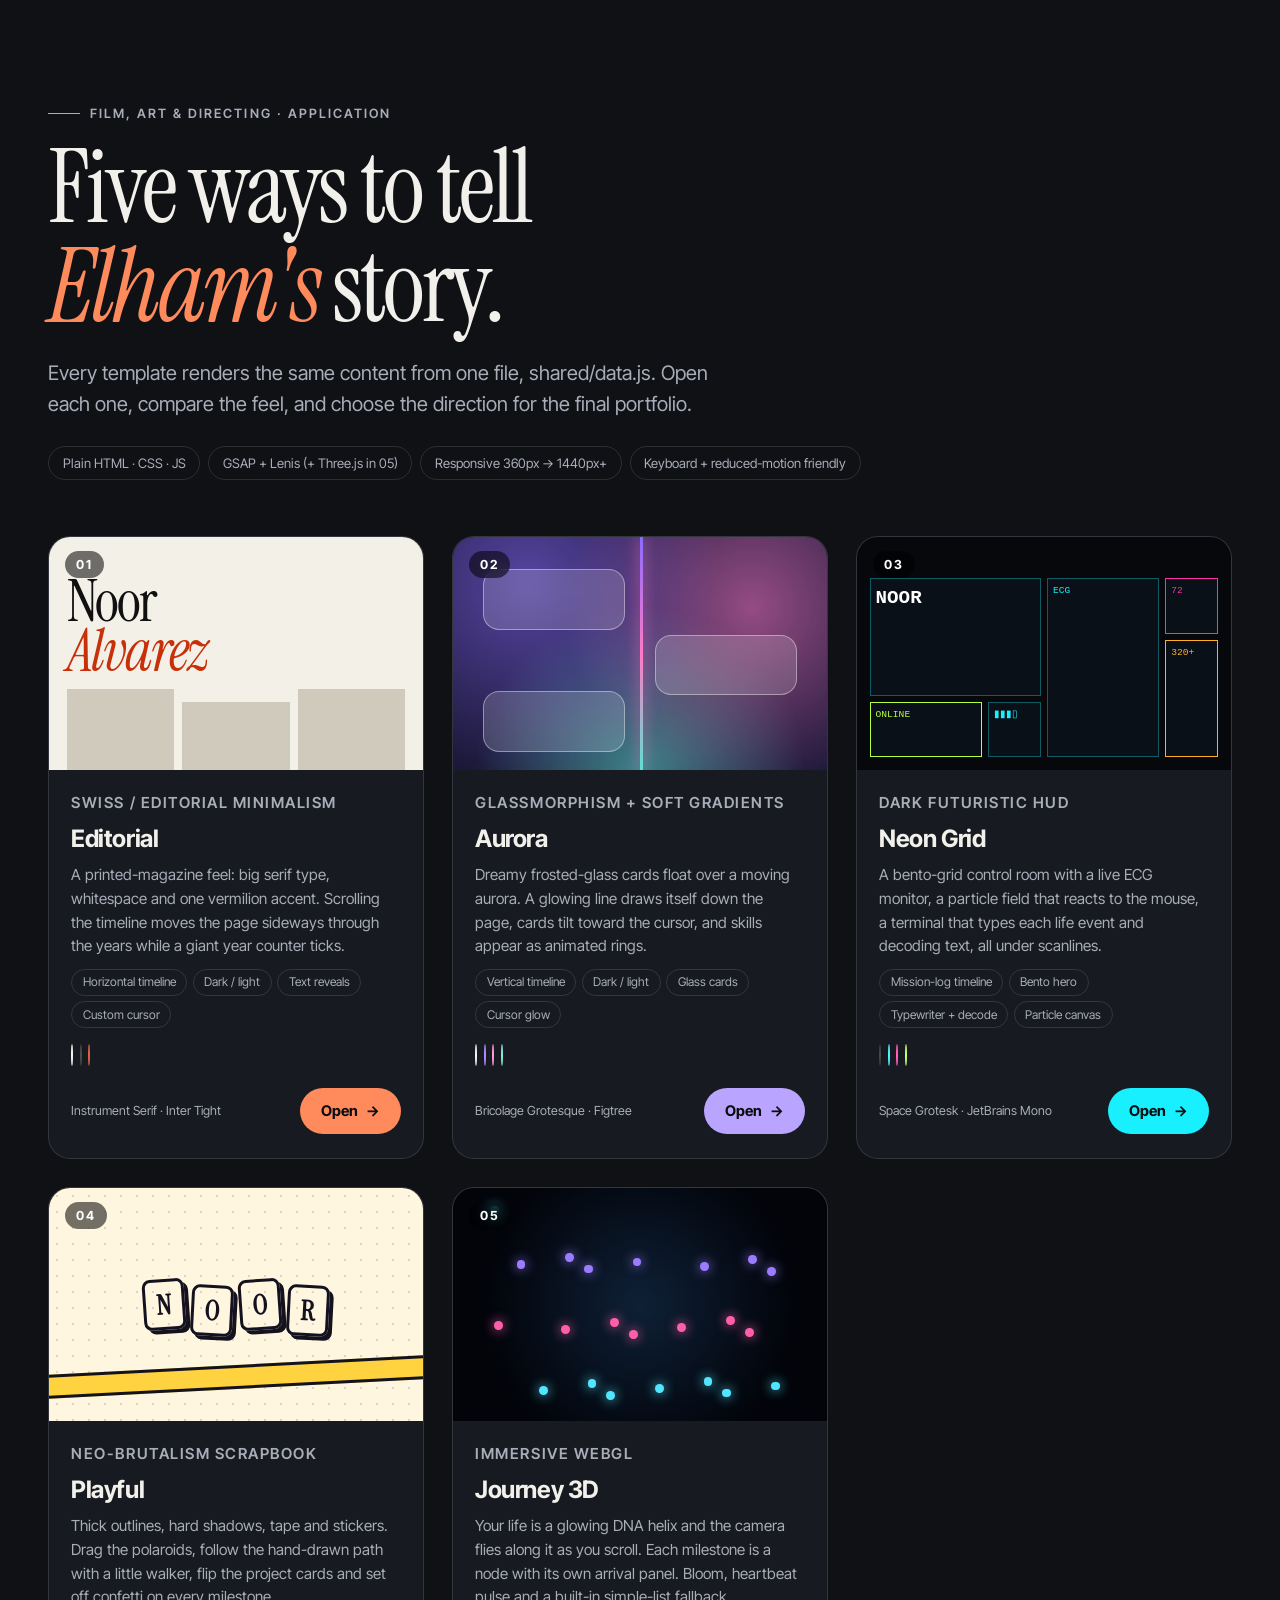
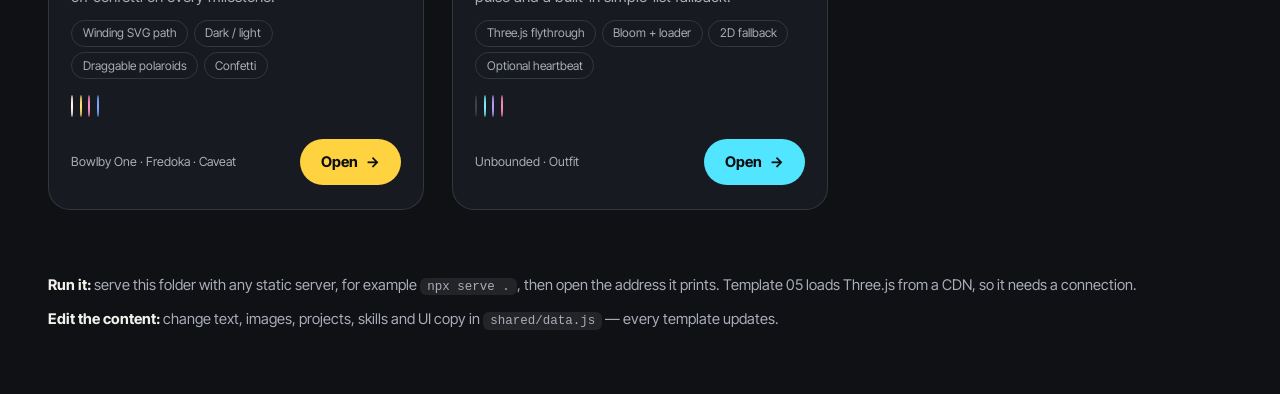
==== index.html @ a646d70c "first commit" ====
<!doctype html>
<html lang="en">
<head>
  <meta charset="utf-8">
  <meta name="viewport" content="width=device-width, initial-scale=1">
  <title>Portfolio Templates — Choose a direction</title>
  <meta name="description" content="Five university-application portfolio templates built from one shared content file.">
  <meta name="theme-color" content="#0f1115">
  <link rel="preconnect" href="https://fonts.googleapis.com">
  <link rel="preconnect" href="https://fonts.gstatic.com" crossorigin>
  <link href="https://fonts.googleapis.com/css2?family=Inter+Tight:wght@300..800&family=Instrument+Serif:ital@0;1&display=swap" rel="stylesheet">
  <style>
    :root { --bg: #0f1115; --card: #171a21; --ink: #f2f0ea; --ink-2: #a9adb8; --line: rgba(255, 255, 255, 0.12); --ease: cubic-bezier(0.16, 1, 0.3, 1); --gutter: clamp(1rem, 4vw, 3rem); }
    *, *::before, *::after { box-sizing: border-box; }
    html { background: var(--bg); color-scheme: dark; }
    body { margin: 0; color: var(--ink); font-family: "Inter Tight", system-ui, sans-serif; line-height: 1.55; -webkit-font-smoothing: antialiased; overflow-x: clip; }
    a { color: inherit; }
    ul { list-style: none; margin: 0; padding: 0; }
    h1, h2, p { margin: 0; }
    :focus-visible { outline: 3px solid #7cf; outline-offset: 3px; border-radius: 6px; }
    .sr-only { position: absolute; width: 1px; height: 1px; margin: -1px; overflow: hidden; clip: rect(0 0 0 0); white-space: nowrap; }

    .hero { padding: clamp(3rem, 8vw, 6rem) var(--gutter) clamp(2rem, 5vw, 3.5rem); max-width: 1320px; margin-inline: auto; }
    .kicker { display: inline-flex; gap: 0.6rem; align-items: center; font-size: 0.8rem; font-weight: 600; letter-spacing: 0.16em; text-transform: uppercase; color: var(--ink-2); }
    .kicker::before { content: ""; width: 2rem; height: 1px; background: currentColor; }
    h1 { font-family: "Instrument Serif", serif; font-weight: 400; font-size: clamp(2.6rem, 8vw, 6.5rem); line-height: 0.96; letter-spacing: -0.03em; margin-top: 1rem; max-width: 16ch; }
    h1 em { color: #ff8a5c; }
    .lede { margin-top: 1.4rem; max-width: 56ch; font-size: clamp(1.05rem, 1.6vw, 1.25rem); color: var(--ink-2); }
    .meta { display: flex; flex-wrap: wrap; gap: 0.5rem; margin-top: 1.6rem; }
    .meta span { padding: 0.35rem 0.85rem; border: 1px solid var(--line); border-radius: 999px; font-size: 0.82rem; color: var(--ink-2); }

    .grid { max-width: 1320px; margin: 0 auto; padding: 0 var(--gutter) 4rem; display: grid; grid-template-columns: repeat(auto-fill, minmax(min(100%, 340px), 1fr)); gap: clamp(1rem, 2.4vw, 1.75rem); }
    .card { position: relative; display: flex; flex-direction: column; background: var(--card); border: 1px solid var(--line); border-radius: 22px; overflow: hidden; transition: transform 0.7s var(--ease), border-color 0.4s, box-shadow 0.6s; }
    .card:hover { transform: translateY(-6px); border-color: var(--accent); box-shadow: 0 30px 70px -30px var(--accent); }
    .card__preview { position: relative; aspect-ratio: 16 / 10; overflow: hidden; }
    .card__num { position: absolute; top: 0.9rem; left: 1rem; z-index: 3; font-size: 0.78rem; font-weight: 700; letter-spacing: 0.14em; padding: 0.25rem 0.7rem; border-radius: 999px; background: rgba(0, 0, 0, 0.55); color: #fff; -webkit-backdrop-filter: blur(8px); backdrop-filter: blur(8px); }
    .card__body { padding: 1.3rem 1.4rem 1.5rem; display: grid; gap: 0.7rem; flex: 1; align-content: start; }
    .card h2 { font-size: 1.5rem; font-weight: 700; letter-spacing: -0.02em; line-height: 1.1; }
    .card__tag { font-size: 0.8rem; font-weight: 600; letter-spacing: 0.1em; text-transform: uppercase; color: var(--accent); }
    .card p { color: var(--ink-2); font-size: 0.95rem; }
    .chips { display: flex; flex-wrap: wrap; gap: 0.35rem; }
    .chips li { padding: 0.2rem 0.65rem; border: 1px solid var(--line); border-radius: 999px; font-size: 0.75rem; color: var(--ink-2); }
    .swatches { display: flex; gap: 0.4rem; margin-top: 0.2rem; }
    .swatches i { width: 1.6rem; height: 1.6rem; border-radius: 50%; border: 1px solid rgba(255, 255, 255, 0.25); }
    .card__foot { display: flex; align-items: center; justify-content: space-between; gap: 0.8rem; margin-top: auto; padding-top: 0.6rem; }
    .fonts { font-size: 0.78rem; color: var(--ink-2); }
    .open { display: inline-flex; align-items: center; gap: 0.5rem; padding: 0.7rem 1.3rem; border-radius: 999px; background: var(--accent); color: #0b0d11; font-weight: 700; font-size: 0.92rem; text-decoration: none; transition: transform 0.5s var(--ease), filter 0.3s; white-space: nowrap; }
    .open:hover { transform: translateX(3px); filter: brightness(1.1); }
    .card a.cover { position: absolute; inset: 0; z-index: 2; border-radius: inherit; }
    .card a.cover:focus-visible { outline-offset: -3px; }
    .open { position: relative; z-index: 3; }

    /* mini previews, each hinting at its template's layout */
    .pv { position: absolute; inset: 0; }
    .pv--1 { background: #f3f0e8; color: #101010; padding: 2.6rem 1.1rem 1.1rem; display: grid; grid-template-rows: auto 1fr auto; font-family: "Instrument Serif", serif; }
    .pv--1 .t { font-size: clamp(2.4rem, 7vw, 3.6rem); line-height: 0.85; letter-spacing: -0.03em; }
    .pv--1 .t i { color: #c8300a; }
    .pv--1 .bar { height: 3px; background: #c8300a; width: 55%; align-self: end; }
    .pv--1 .row { display: flex; gap: 0.5rem; align-self: end; margin-top: 0.8rem; }
    .pv--1 .row span { flex: 1; aspect-ratio: 3 / 4; background: #cfcabb; }
    .pv--1 .row span:nth-child(2) { margin-top: 0.8rem; aspect-ratio: 4 / 3; }
    .pv--2 { background: radial-gradient(circle at 20% 20%, #8b6bff88, transparent 55%), radial-gradient(circle at 80% 30%, #ff7ac688, transparent 55%), radial-gradient(circle at 50% 100%, #5ee0d288, transparent 55%), #1b1838; display: grid; place-items: center; }
    .pv--2 .line { position: absolute; left: 50%; top: 0; bottom: 0; width: 3px; background: linear-gradient(#8b6bff, #ff7ac6, #5ee0d2); box-shadow: 0 0 14px #ff7ac6; }
    .pv--2 .g { position: absolute; width: 38%; height: 26%; border-radius: 16px; background: rgba(255, 255, 255, 0.16); border: 1px solid rgba(255, 255, 255, 0.4); backdrop-filter: blur(8px); }
    .pv--2 .g:nth-child(2) { left: 8%; top: 14%; } .pv--2 .g:nth-child(3) { right: 8%; top: 42%; } .pv--2 .g:nth-child(4) { left: 8%; bottom: 8%; }
    .pv--3 { background: #06080c; padding: 2.6rem 0.8rem 0.8rem; display: grid; grid-template-columns: repeat(6, 1fr); grid-template-rows: repeat(3, 1fr); gap: 0.4rem; font-family: ui-monospace, Consolas, monospace; }
    .pv--3 b { border: 1px solid #19f0ff55; background: #0a1018; padding: 0.3rem; font-size: 0.6rem; color: #19f0ff; font-weight: 400; }
    .pv--3 b:nth-child(1) { grid-column: 1 / 4; grid-row: 1 / 3; color: #fff; font-size: 1.2rem; font-weight: 700; } .pv--3 b:nth-child(2) { grid-column: 4 / 6; grid-row: 1 / 4; } .pv--3 b:nth-child(3) { grid-column: 6; border-color: #ff2ea6; color: #ff2ea6; } .pv--3 b:nth-child(4) { grid-column: 1 / 3; grid-row: 3; border-color: #b6ff3c; color: #b6ff3c; } .pv--3 b:nth-child(5) { grid-column: 3 / 4; grid-row: 3; } .pv--3 b:nth-child(6) { grid-column: 6; grid-row: 2 / 4; border-color: #ffb020; color: #ffb020; }
    .pv--4 { background: #fff6e0 radial-gradient(#14121f26 1.5px, transparent 1.5px) 0 0 / 16px 16px; display: flex; align-items: center; justify-content: center; gap: 0.4rem; }
    .pv--4 i { width: 2.6rem; height: 3.2rem; border: 3px solid #14121f; border-radius: 8px; box-shadow: 4px 4px 0 #14121f; display: grid; place-items: center; font: 400 1.7rem "Instrument Serif", serif; color: #14121f; font-style: normal; font-weight: 800; }
    .pv--4 i:nth-child(odd) { rotate: -4deg; } .pv--4 i:nth-child(even) { rotate: 3deg; translate: 0 6px; }
    .pv--4 .tape { position: absolute; left: -5%; right: -5%; bottom: 14%; height: 1.5rem; background: #ffd23f; border-block: 3px solid #14121f; rotate: -3deg; }
    .pv--5 { background: radial-gradient(circle at 50% 50%, #0e2036, #02040a 70%); overflow: hidden; }
    .pv--5 i { position: absolute; width: 0.55rem; height: 0.55rem; border-radius: 50%; left: calc(var(--x) * 1%); top: calc(var(--y) * 1%); background: var(--c); box-shadow: 0 0 12px var(--c); animation: wob 3s ease-in-out infinite alternate; animation-delay: calc(var(--x) * -0.05s); }
    @keyframes wob { to { transform: translateY(14px) scale(1.3); } }

    .foot { max-width: 1320px; margin: 0 auto; padding: 0 var(--gutter) 4rem; display: grid; gap: 0.7rem; color: var(--ink-2); font-size: 0.92rem; }
    .foot b { color: var(--ink); }
    .foot code { padding: 0.1rem 0.45rem; border-radius: 6px; background: rgba(255, 255, 255, 0.08); font-size: 0.85em; }
    @media (prefers-reduced-motion: reduce) { *, *::before, *::after { animation: none !important; transition-duration: 0.001ms !important; } }
  </style>
</head>
<body>
  <header class="hero">
    <p class="kicker" id="kicker"></p>
    <h1 id="title"></h1>
    <p class="lede" id="lede"></p>
    <ul class="meta" id="meta"></ul>
  </header>

  <main>
    <h2 class="sr-only">Templates</h2>
    <ul class="grid" id="grid"></ul>
  </main>

  <footer class="foot" id="foot"></footer>

  <script src="shared/data.js"></script>
  <script>
    /* The launcher reads the applicant from shared/data.js, so it follows any edit to the content file. */
    const P = portfolio.person;
    const esc = (s) => String(s).replace(/[&<>"']/g, (c) => ({ '&': '&amp;', '<': '&lt;', '>': '&gt;', '"': '&quot;', "'": '&#39;' }[c]));

    const templates = [
      { n: '01', folder: 'ex1', name: 'Editorial', tag: 'Swiss / editorial minimalism', accent: '#ff8a5c',
        desc: 'A printed-magazine feel: big serif type, whitespace and one vermilion accent. Scrolling the timeline moves the page sideways through the years while a giant year counter ticks.',
        chips: ['Horizontal timeline', 'Dark / light', 'Text reveals', 'Custom cursor'], swatches: ['#f3f0e8', '#101010', '#c8300a'], fonts: 'Instrument Serif · Inter Tight',
        pv: '<div class="pv pv--1"><div class="t">Noor<br><i>Alvarez</i></div><div class="row"><span></span><span></span><span></span></div><div class="bar"></div></div>' },
      { n: '02', folder: 'ex2', name: 'Aurora', tag: 'Glassmorphism + soft gradients', accent: '#b9a4ff',
        desc: 'Dreamy frosted-glass cards float over a moving aurora. A glowing line draws itself down the page, cards tilt toward the cursor, and skills appear as animated rings.',
        chips: ['Vertical timeline', 'Dark / light', 'Glass cards', 'Cursor glow'], swatches: ['#f2eefc', '#8b6bff', '#ff7ac6', '#5ee0d2'], fonts: 'Bricolage Grotesque · Figtree',
        pv: '<div class="pv pv--2"><span class="line"></span><i class="g"></i><i class="g"></i><i class="g"></i></div>' },
      { n: '03', folder: 'ex3', name: 'Neon Grid', tag: 'Dark futuristic HUD', accent: '#19f0ff',
        desc: 'A bento-grid control room with a live ECG monitor, a particle field that reacts to the mouse, a terminal that types each life event and decoding text, all under scanlines.',
        chips: ['Mission-log timeline', 'Bento hero', 'Typewriter + decode', 'Particle canvas'], swatches: ['#06080c', '#19f0ff', '#ff2ea6', '#b6ff3c'], fonts: 'Space Grotesk · JetBrains Mono',
        pv: '<div class="pv pv--3"><b>NOOR</b><b>ECG</b><b>72</b><b>ONLINE</b><b>▮▮▮▯</b><b>320+</b></div>' },
      { n: '04', folder: 'ex4', name: 'Playful', tag: 'Neo-brutalism scrapbook', accent: '#ffd23f',
        desc: 'Thick outlines, hard shadows, tape and stickers. Drag the polaroids, follow the hand-drawn path with a little walker, flip the project cards and set off confetti on every milestone.',
        chips: ['Winding SVG path', 'Dark / light', 'Draggable polaroids', 'Confetti'], swatches: ['#fff6e0', '#ffd23f', '#ff6b9d', '#4d8dff'], fonts: 'Bowlby One · Fredoka · Caveat',
        pv: '<div class="pv pv--4"><i>N</i><i>O</i><i>O</i><i>R</i><span class="tape"></span></div>' },
      { n: '05', folder: 'ex5', name: 'Journey 3D', tag: 'Immersive WebGL', accent: '#52e5ff',
        desc: 'Your life is a glowing DNA helix and the camera flies along it as you scroll. Each milestone is a node with its own arrival panel. Bloom, heartbeat pulse and a built-in simple-list fallback.',
        chips: ['Three.js flythrough', 'Bloom + loader', '2D fallback', 'Optional heartbeat'], swatches: ['#02040a', '#52e5ff', '#9b7bff', '#ff5fa8'], fonts: 'Unbounded · Outfit',
        pv: '<div class="pv pv--5">' + Array.from({ length: 22 }, (_, i) => `<i style="--x:${10 + (i * 37) % 80};--y:${8 + (i * 53) % 80};--c:${['#52e5ff', '#ff5fa8', '#9b7bff'][i % 3]}"></i>`).join('') + '</div>' }
    ];

    document.title = `Portfolio templates — ${P.name}`;
    document.getElementById('kicker').textContent = `${P.degree} · application`;
    document.getElementById('title').innerHTML = `Five ways to tell <em>${esc(P.name.split(' ')[0])}'s</em> story.`;
    document.getElementById('lede').textContent = `Every template renders the same content from one file, shared/data.js. Open each one, compare the feel, and choose the direction for the final portfolio.`;
    document.getElementById('meta').innerHTML = ['Plain HTML · CSS · JS', 'GSAP + Lenis (+ Three.js in 05)', 'Responsive 360px → 1440px+', 'Keyboard + reduced-motion friendly'].map((t) => `<span>${esc(t)}</span>`).join('');

    document.getElementById('grid').innerHTML = templates.map((t) => `
      <li class="card" style="--accent:${t.accent}">
        <div class="card__preview"><span class="card__num">${t.n}</span>${t.pv}</div>
        <div class="card__body">
          <p class="card__tag">${esc(t.tag)}</p>
          <h2>${esc(t.name)}</h2>
          <p>${esc(t.desc)}</p>
          <ul class="chips">${t.chips.map((c) => `<li>${esc(c)}</li>`).join('')}</ul>
          <ul class="swatches" aria-label="Colour palette">${t.swatches.map((c) => `<li><i style="background:${c}" title="${c}"></i></li>`).join('')}</ul>
          <div class="card__foot"><span class="fonts">${esc(t.fonts)}</span><a class="open" href="${t.folder}/index.html">Open<span class="sr-only"> ${esc(t.name)}</span> →</a></div>
        </div>
        <a class="cover" href="${t.folder}/index.html" tabindex="-1" aria-hidden="true"></a>
      </li>`).join('');

    document.getElementById('foot').innerHTML = `
      <p><b>Run it:</b> serve this folder with any static server, for example <code>npx serve .</code>, then open the address it prints. Template 05 loads Three.js from a CDN, so it needs a connection.</p>
      <p><b>Edit the content:</b> change text, images, projects, skills and UI copy in <code>shared/data.js</code> — every template updates.</p>`;
  </script>
</body>
</html>
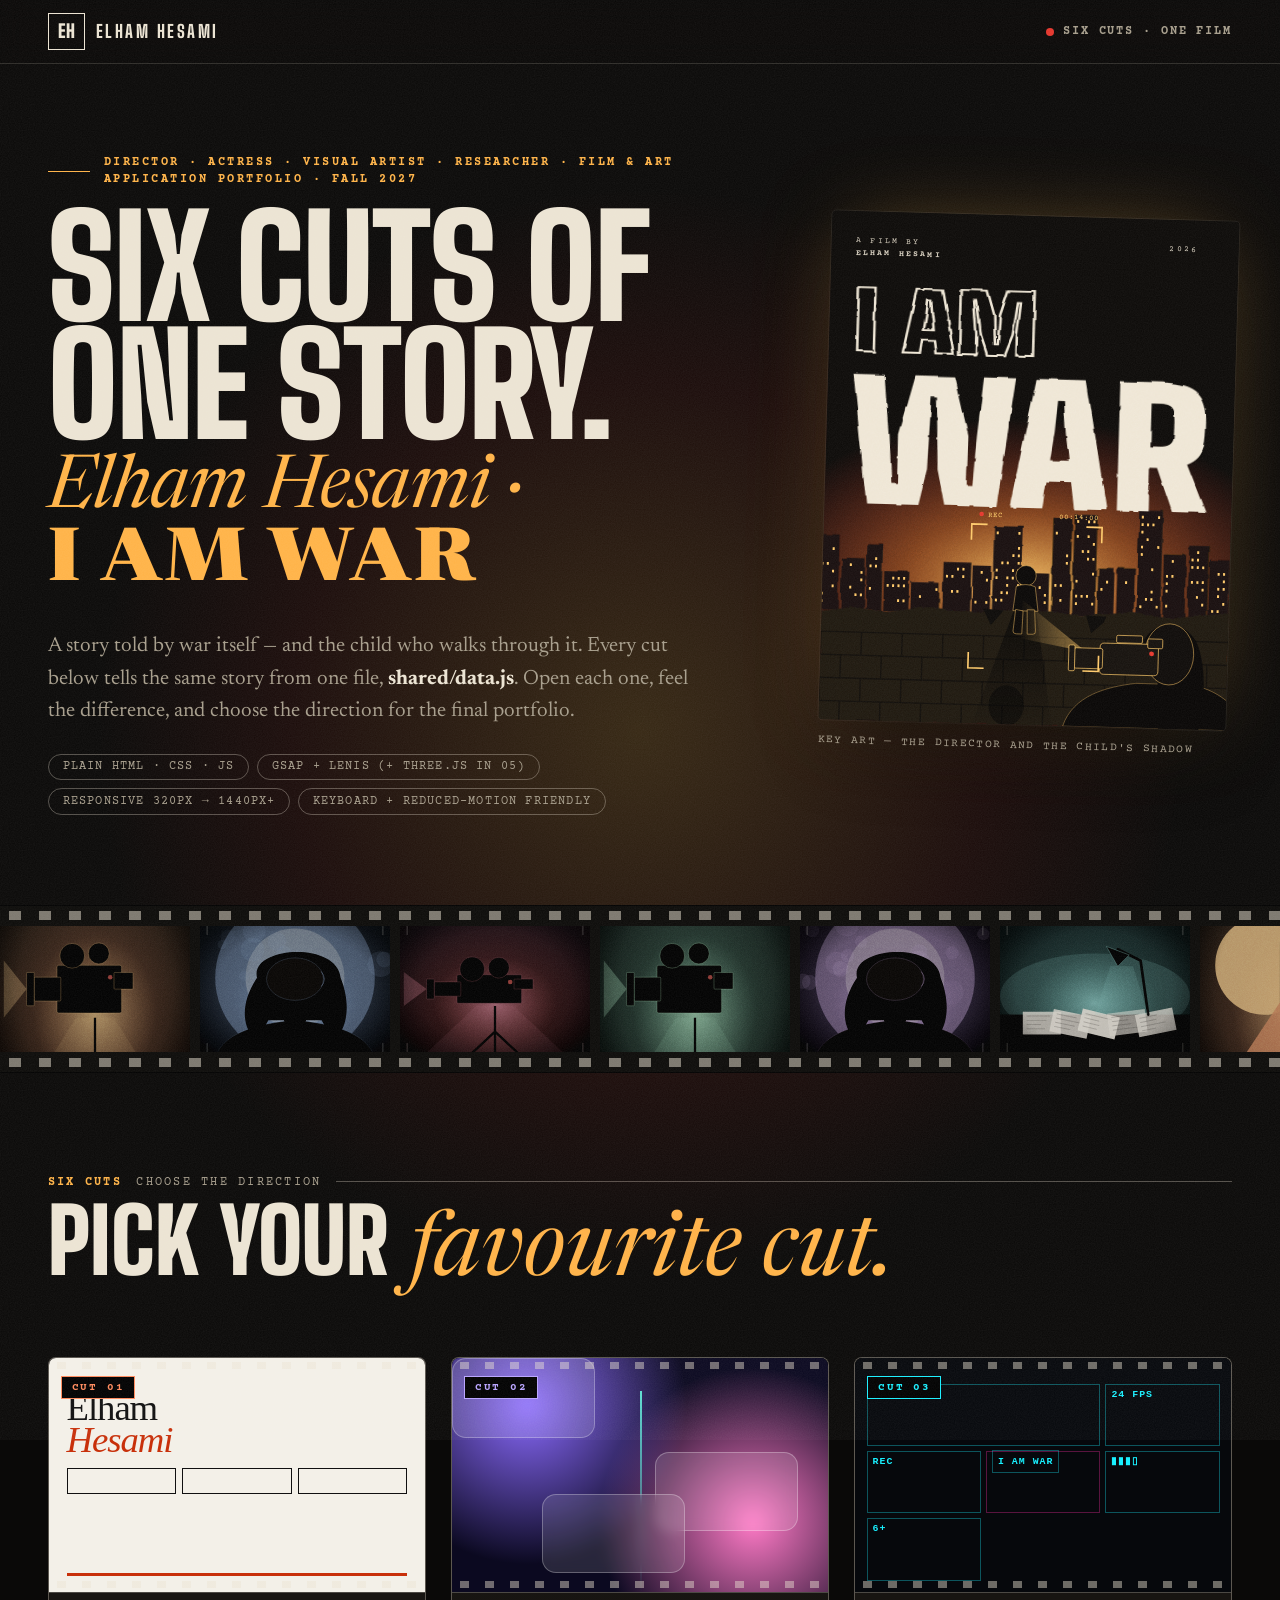
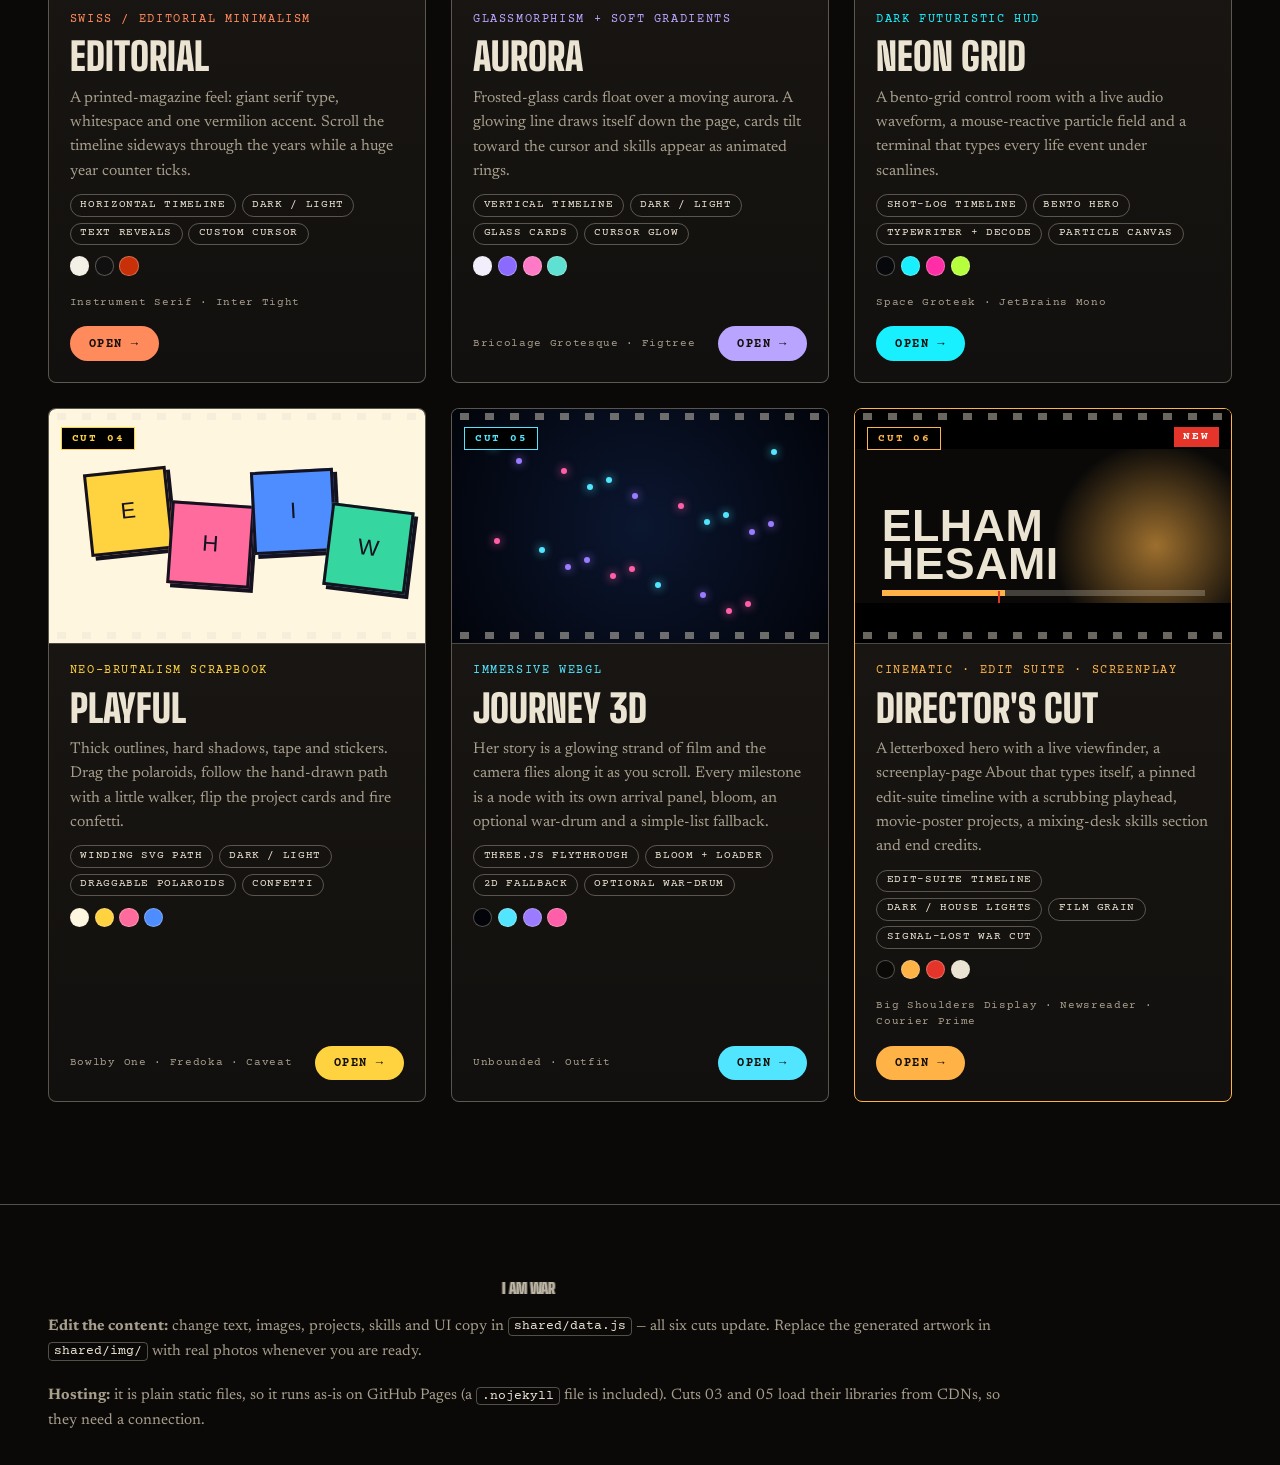
==== commit 682583ad: "second commit" ====
--- a/index.html
+++ b/index.html
@@ -3,150 +3,246 @@
 <head>
   <meta charset="utf-8">
   <meta name="viewport" content="width=device-width, initial-scale=1">
-  <title>Portfolio Templates — Choose a direction</title>
-  <meta name="description" content="Five university-application portfolio templates built from one shared content file.">
-  <meta name="theme-color" content="#0f1115">
+  <title>Portfolio cuts — Elham Hesami · I Am War</title>
+  <meta name="description" content="Six cinematic portfolio templates for Elham Hesami — director, actress, visual artist and researcher — built around the film I Am War.">
+  <meta name="theme-color" content="#0a0908">
+
   <link rel="preconnect" href="https://fonts.googleapis.com">
   <link rel="preconnect" href="https://fonts.gstatic.com" crossorigin>
-  <link href="https://fonts.googleapis.com/css2?family=Inter+Tight:wght@300..800&family=Instrument+Serif:ital@0;1&display=swap" rel="stylesheet">
+  <link href="https://fonts.googleapis.com/css2?family=Big+Shoulders+Display:wght@300..900&family=Courier+Prime:wght@400;700&family=Newsreader:ital,opsz,wght@0,6..72,300..700;1,6..72,300..700&display=swap" rel="stylesheet">
+  <link rel="stylesheet" href="shared/iamwar.css">
+
   <style>
-    :root { --bg: #0f1115; --card: #171a21; --ink: #f2f0ea; --ink-2: #a9adb8; --line: rgba(255, 255, 255, 0.12); --ease: cubic-bezier(0.16, 1, 0.3, 1); --gutter: clamp(1rem, 4vw, 3rem); }
+    :root {
+      --bg: #0a0908; --bg-2: #12100e; --bg-3: #1b1814;
+      --ink: #ece4d3; --ink-2: #a79e8c;
+      --line: rgba(236, 228, 211, 0.16); --line-2: rgba(236, 228, 211, 0.32);
+      --accent: #ffb347; --red: #e5352b;
+      --display: "Big Shoulders Display", Impact, "Arial Narrow", sans-serif;
+      --body: "Newsreader", Georgia, serif;
+      --mono: "Courier Prime", "Courier New", monospace;
+      --gutter: clamp(1rem, 4vw, 3rem);
+      --ease: cubic-bezier(0.16, 1, 0.3, 1);
+    }
     *, *::before, *::after { box-sizing: border-box; }
-    html { background: var(--bg); color-scheme: dark; }
-    body { margin: 0; color: var(--ink); font-family: "Inter Tight", system-ui, sans-serif; line-height: 1.55; -webkit-font-smoothing: antialiased; overflow-x: clip; }
-    a { color: inherit; }
-    ul { list-style: none; margin: 0; padding: 0; }
-    h1, h2, p { margin: 0; }
-    :focus-visible { outline: 3px solid #7cf; outline-offset: 3px; border-radius: 6px; }
-    .sr-only { position: absolute; width: 1px; height: 1px; margin: -1px; overflow: hidden; clip: rect(0 0 0 0); white-space: nowrap; }
-
-    .hero { padding: clamp(3rem, 8vw, 6rem) var(--gutter) clamp(2rem, 5vw, 3.5rem); max-width: 1320px; margin-inline: auto; }
-    .kicker { display: inline-flex; gap: 0.6rem; align-items: center; font-size: 0.8rem; font-weight: 600; letter-spacing: 0.16em; text-transform: uppercase; color: var(--ink-2); }
-    .kicker::before { content: ""; width: 2rem; height: 1px; background: currentColor; }
-    h1 { font-family: "Instrument Serif", serif; font-weight: 400; font-size: clamp(2.6rem, 8vw, 6.5rem); line-height: 0.96; letter-spacing: -0.03em; margin-top: 1rem; max-width: 16ch; }
-    h1 em { color: #ff8a5c; }
-    .lede { margin-top: 1.4rem; max-width: 56ch; font-size: clamp(1.05rem, 1.6vw, 1.25rem); color: var(--ink-2); }
+    html { -webkit-text-size-adjust: 100%; }
+    body { margin: 0; background: var(--bg); color: var(--ink); font: 400 clamp(1rem, 0.3vw + 0.93rem, 1.14rem) / 1.65 var(--body); overflow-x: clip; }
+    h1, h2, p, ul { margin: 0; } ul { padding: 0; list-style: none; } a { color: inherit; text-decoration: none; }
+    :focus-visible { outline: 2px solid var(--accent); outline-offset: 3px; }
+    .sr-only { position: absolute; width: 1px; height: 1px; overflow: hidden; clip: rect(0 0 0 0); white-space: nowrap; }
+    ::selection { background: var(--accent); color: #14100a; }
+
+    /* film grain + progress bar */
+    .grain { position: fixed; inset: -60%; z-index: 90; pointer-events: none; opacity: 0.07; background-image: url("data:image/svg+xml,%3Csvg xmlns='http://www.w3.org/2000/svg' width='240' height='240'%3E%3Cfilter id='n'%3E%3CfeTurbulence type='fractalNoise' baseFrequency='.85' numOctaves='2' stitchTiles='stitch'/%3E%3CfeColorMatrix values='0 0 0 0 1 0 0 0 0 1 0 0 0 0 1 0 0 0 .9 0'/%3E%3C/filter%3E%3Crect width='100%25' height='100%25' filter='url(%23n)'/%3E%3C/svg%3E"); animation: grain 0.9s steps(6) infinite; }
+    @keyframes grain { 0% { transform: translate(0, 0); } 20% { transform: translate(-6%, 4%); } 40% { transform: translate(5%, -7%); } 60% { transform: translate(-4%, -3%); } 80% { transform: translate(7%, 5%); } 100% { transform: translate(0, 0); } }
+
+    .bar { position: fixed; z-index: 80; top: 0; left: 0; right: 0; height: 64px; display: flex; align-items: center; justify-content: space-between; gap: 1rem; padding: 0 var(--gutter); background: color-mix(in srgb, var(--bg) 80%, transparent); -webkit-backdrop-filter: blur(12px); backdrop-filter: blur(12px); border-bottom: 1px solid var(--line); }
+    .brand { display: inline-flex; align-items: center; gap: 0.7rem; }
+    .brand__mark { display: grid; place-items: center; width: 2.3rem; height: 2.3rem; border: 1.5px solid currentColor; font: 900 1.15rem/1 var(--display); }
+    .brand__name { font: 800 1.1rem/1 var(--display); letter-spacing: 0.14em; text-transform: uppercase; white-space: nowrap; }
+    .bar__rec { display: inline-flex; align-items: center; gap: 0.55rem; font: 700 0.74rem/1 var(--mono); letter-spacing: 0.16em; text-transform: uppercase; color: var(--ink-2); }
+    .bar__rec i { width: 8px; height: 8px; border-radius: 50%; background: var(--red); animation: blink 1.3s steps(2, jump-none) infinite; }
+    @keyframes blink { 50% { opacity: 0.15; } }
+
+    /* hero */
+    .hero { position: relative; padding: calc(64px + clamp(2.5rem, 7vw, 6rem)) var(--gutter) clamp(3rem, 7vw, 6rem); overflow-x: clip; isolation: isolate; }
+    .hero::before { content: ""; position: absolute; z-index: -1; left: 50%; top: 20%; width: min(1100px, 130vw); aspect-ratio: 1; transform: translateX(-50%); background: radial-gradient(circle, rgba(255, 179, 71, 0.18), rgba(229, 53, 43, 0.08) 45%, transparent 70%); }
+    .hero__in { max-width: 1280px; margin-inline: auto; display: grid; grid-template-columns: minmax(0, 7fr) minmax(0, 4fr); gap: clamp(2rem, 5vw, 5rem); align-items: center; }
+    .kicker { display: flex; align-items: center; gap: 0.9rem; margin-bottom: 1.2rem; font: 700 0.78rem/1.4 var(--mono); letter-spacing: 0.2em; text-transform: uppercase; color: var(--accent); }
+    .kicker::before { content: ""; width: 2.6rem; height: 1px; background: var(--accent); flex: none; }
+    h1 { font: 900 clamp(3.4rem, 11vw, 9.6rem)/0.84 var(--display); text-transform: uppercase; letter-spacing: -0.008em; }
+    h1 em { display: block; font: 400 0.52em/1 var(--body); font-style: italic; text-transform: none; color: var(--accent); letter-spacing: -0.01em; margin-top: 0.12em; }
+    .lede { margin-top: clamp(1.2rem, 3vw, 2rem); max-width: 40rem; color: var(--ink-2); font-size: clamp(1.05rem, 1.1vw + 0.55rem, 1.3rem); line-height: 1.55; }
+    .lede b { color: var(--ink); }
     .meta { display: flex; flex-wrap: wrap; gap: 0.5rem; margin-top: 1.6rem; }
-    .meta span { padding: 0.35rem 0.85rem; border: 1px solid var(--line); border-radius: 999px; font-size: 0.82rem; color: var(--ink-2); }
-
-    .grid { max-width: 1320px; margin: 0 auto; padding: 0 var(--gutter) 4rem; display: grid; grid-template-columns: repeat(auto-fill, minmax(min(100%, 340px), 1fr)); gap: clamp(1rem, 2.4vw, 1.75rem); }
-    .card { position: relative; display: flex; flex-direction: column; background: var(--card); border: 1px solid var(--line); border-radius: 22px; overflow: hidden; transition: transform 0.7s var(--ease), border-color 0.4s, box-shadow 0.6s; }
-    .card:hover { transform: translateY(-6px); border-color: var(--accent); box-shadow: 0 30px 70px -30px var(--accent); }
-    .card__preview { position: relative; aspect-ratio: 16 / 10; overflow: hidden; }
-    .card__num { position: absolute; top: 0.9rem; left: 1rem; z-index: 3; font-size: 0.78rem; font-weight: 700; letter-spacing: 0.14em; padding: 0.25rem 0.7rem; border-radius: 999px; background: rgba(0, 0, 0, 0.55); color: #fff; -webkit-backdrop-filter: blur(8px); backdrop-filter: blur(8px); }
-    .card__body { padding: 1.3rem 1.4rem 1.5rem; display: grid; gap: 0.7rem; flex: 1; align-content: start; }
-    .card h2 { font-size: 1.5rem; font-weight: 700; letter-spacing: -0.02em; line-height: 1.1; }
-    .card__tag { font-size: 0.8rem; font-weight: 600; letter-spacing: 0.1em; text-transform: uppercase; color: var(--accent); }
-    .card p { color: var(--ink-2); font-size: 0.95rem; }
+    .meta span { padding: 0.4rem 0.85rem; border: 1px solid var(--line-2); border-radius: 999px; font: 400 0.74rem/1 var(--mono); letter-spacing: 0.1em; text-transform: uppercase; color: var(--ink-2); }
+    .poster { --px: 0; --py: 0; margin: 0; max-width: 460px; justify-self: center; width: 100%; min-width: 0; transform: rotate(1.6deg); transition: transform 0.6s var(--ease); }
+    .poster:hover { transform: rotate(0deg) scale(1.02); }
+    .poster .iaw-art { box-shadow: 0 40px 80px -30px rgba(0, 0, 0, 0.9), 0 0 0 1px rgba(255, 255, 255, 0.07), 0 0 90px -30px rgba(255, 179, 71, 0.5); border-radius: 4px; }
+    .poster figcaption { margin-top: 0.8rem; font: 400 0.7rem/1.4 var(--mono); letter-spacing: 0.12em; text-transform: uppercase; color: var(--ink-2); }
+
+    /* film strip divider */
+    .strip { position: relative; overflow: hidden; background: #0c0b09; border-block: 1px solid #000; padding: 20px 0; }
+    .strip::before, .strip::after { content: ""; position: absolute; left: 0; right: 0; height: 9px; background: repeating-linear-gradient(90deg, transparent 0 9px, rgba(236, 228, 211, 0.5) 9px 21px, transparent 21px 30px); }
+    .strip::before { top: 5px; } .strip::after { bottom: 5px; }
+    .strip__track { display: flex; width: max-content; gap: 10px; animation: reel 60s linear infinite; }
+    .strip__f { flex: none; width: clamp(120px, 15vw, 190px); aspect-ratio: 3 / 2; overflow: hidden; background: #1a1713; }
+    .strip__f img { width: 100%; height: 100%; object-fit: cover; filter: grayscale(0.5) contrast(1.1) brightness(0.85); }
+    @keyframes reel { to { transform: translateX(-50%); } }
+
+    /* cuts */
+    .cuts { padding: clamp(4rem, 8vw, 7rem) var(--gutter); }
+    .cuts__in { max-width: 1280px; margin-inline: auto; }
+    .sh { display: grid; gap: 0.8rem; margin-bottom: clamp(2rem, 5vw, 3.6rem); }
+    .sh__label { display: flex; align-items: center; gap: 0.9rem; font: 400 0.78rem/1 var(--mono); letter-spacing: 0.18em; text-transform: uppercase; color: var(--ink-2); }
+    .sh__label b { color: var(--accent); } .sh__label::after { content: ""; flex: 1; height: 1px; background: var(--line-2); }
+    h2 { font: 900 clamp(2.6rem, 7vw, 6rem)/0.9 var(--display); text-transform: uppercase; }
+    h2 em { font: 400 1em/1 var(--body); font-style: italic; text-transform: none; color: var(--accent); }
+    .grid { display: grid; grid-template-columns: repeat(3, minmax(0, 1fr)); gap: clamp(1rem, 2vw, 1.6rem); }
+    .card { position: relative; display: flex; flex-direction: column; background: linear-gradient(180deg, var(--bg-3), var(--bg-2)); border: 1px solid var(--line-2); border-radius: 8px; overflow: hidden; min-width: 0; transition: transform 0.5s var(--ease), border-color 0.3s, box-shadow 0.5s; }
+    .card:hover, .card:focus-within { transform: translateY(-6px); border-color: var(--c); box-shadow: 0 30px 60px -30px var(--c); }
+    .card--new { border-color: var(--accent); }
+    .card__pv { position: relative; aspect-ratio: 16 / 10; overflow: hidden; border-bottom: 1px solid var(--line-2); background: #000; }
+    .card__pv::before, .card__pv::after { content: ""; position: absolute; left: 0; right: 0; height: 7px; z-index: 3; background: repeating-linear-gradient(90deg, transparent 0 8px, rgba(236, 228, 211, 0.45) 8px 17px, transparent 17px 25px); }
+    .card__pv::before { top: 4px; } .card__pv::after { bottom: 4px; }
+    .card__num { position: absolute; z-index: 4; left: 12px; top: 18px; padding: 0.15rem 0.6rem; background: #000; color: var(--c); border: 1px solid var(--c); font: 700 0.7rem/1.4 var(--mono); letter-spacing: 0.16em; text-transform: uppercase; }
+    .card__new { position: absolute; z-index: 4; right: 12px; top: 18px; padding: 0.15rem 0.6rem; background: var(--red); color: #fff; font: 700 0.66rem/1.4 var(--mono); letter-spacing: 0.16em; text-transform: uppercase; }
+    .card__body { padding: 1.2rem 1.3rem 1.3rem; display: flex; flex-direction: column; gap: 0.7rem; flex: 1; }
+    .card__tag { font: 400 0.72rem/1.4 var(--mono); letter-spacing: 0.14em; text-transform: uppercase; color: var(--c); }
+    .card h3 { margin: 0; font: 900 clamp(2rem, 3vw, 2.7rem)/0.92 var(--display); text-transform: uppercase; }
+    .card__desc { color: var(--ink-2); font-size: 0.98rem; line-height: 1.55; }
     .chips { display: flex; flex-wrap: wrap; gap: 0.35rem; }
-    .chips li { padding: 0.2rem 0.65rem; border: 1px solid var(--line); border-radius: 999px; font-size: 0.75rem; color: var(--ink-2); }
-    .swatches { display: flex; gap: 0.4rem; margin-top: 0.2rem; }
-    .swatches i { width: 1.6rem; height: 1.6rem; border-radius: 50%; border: 1px solid rgba(255, 255, 255, 0.25); }
-    .card__foot { display: flex; align-items: center; justify-content: space-between; gap: 0.8rem; margin-top: auto; padding-top: 0.6rem; }
-    .fonts { font-size: 0.78rem; color: var(--ink-2); }
-    .open { display: inline-flex; align-items: center; gap: 0.5rem; padding: 0.7rem 1.3rem; border-radius: 999px; background: var(--accent); color: #0b0d11; font-weight: 700; font-size: 0.92rem; text-decoration: none; transition: transform 0.5s var(--ease), filter 0.3s; white-space: nowrap; }
-    .open:hover { transform: translateX(3px); filter: brightness(1.1); }
-    .card a.cover { position: absolute; inset: 0; z-index: 2; border-radius: inherit; }
-    .card a.cover:focus-visible { outline-offset: -3px; }
-    .open { position: relative; z-index: 3; }
-
-    /* mini previews, each hinting at its template's layout */
-    .pv { position: absolute; inset: 0; }
-    .pv--1 { background: #f3f0e8; color: #101010; padding: 2.6rem 1.1rem 1.1rem; display: grid; grid-template-rows: auto 1fr auto; font-family: "Instrument Serif", serif; }
-    .pv--1 .t { font-size: clamp(2.4rem, 7vw, 3.6rem); line-height: 0.85; letter-spacing: -0.03em; }
-    .pv--1 .t i { color: #c8300a; }
-    .pv--1 .bar { height: 3px; background: #c8300a; width: 55%; align-self: end; }
-    .pv--1 .row { display: flex; gap: 0.5rem; align-self: end; margin-top: 0.8rem; }
-    .pv--1 .row span { flex: 1; aspect-ratio: 3 / 4; background: #cfcabb; }
-    .pv--1 .row span:nth-child(2) { margin-top: 0.8rem; aspect-ratio: 4 / 3; }
-    .pv--2 { background: radial-gradient(circle at 20% 20%, #8b6bff88, transparent 55%), radial-gradient(circle at 80% 30%, #ff7ac688, transparent 55%), radial-gradient(circle at 50% 100%, #5ee0d288, transparent 55%), #1b1838; display: grid; place-items: center; }
-    .pv--2 .line { position: absolute; left: 50%; top: 0; bottom: 0; width: 3px; background: linear-gradient(#8b6bff, #ff7ac6, #5ee0d2); box-shadow: 0 0 14px #ff7ac6; }
-    .pv--2 .g { position: absolute; width: 38%; height: 26%; border-radius: 16px; background: rgba(255, 255, 255, 0.16); border: 1px solid rgba(255, 255, 255, 0.4); backdrop-filter: blur(8px); }
-    .pv--2 .g:nth-child(2) { left: 8%; top: 14%; } .pv--2 .g:nth-child(3) { right: 8%; top: 42%; } .pv--2 .g:nth-child(4) { left: 8%; bottom: 8%; }
-    .pv--3 { background: #06080c; padding: 2.6rem 0.8rem 0.8rem; display: grid; grid-template-columns: repeat(6, 1fr); grid-template-rows: repeat(3, 1fr); gap: 0.4rem; font-family: ui-monospace, Consolas, monospace; }
-    .pv--3 b { border: 1px solid #19f0ff55; background: #0a1018; padding: 0.3rem; font-size: 0.6rem; color: #19f0ff; font-weight: 400; }
-    .pv--3 b:nth-child(1) { grid-column: 1 / 4; grid-row: 1 / 3; color: #fff; font-size: 1.2rem; font-weight: 700; } .pv--3 b:nth-child(2) { grid-column: 4 / 6; grid-row: 1 / 4; } .pv--3 b:nth-child(3) { grid-column: 6; border-color: #ff2ea6; color: #ff2ea6; } .pv--3 b:nth-child(4) { grid-column: 1 / 3; grid-row: 3; border-color: #b6ff3c; color: #b6ff3c; } .pv--3 b:nth-child(5) { grid-column: 3 / 4; grid-row: 3; } .pv--3 b:nth-child(6) { grid-column: 6; grid-row: 2 / 4; border-color: #ffb020; color: #ffb020; }
-    .pv--4 { background: #fff6e0 radial-gradient(#14121f26 1.5px, transparent 1.5px) 0 0 / 16px 16px; display: flex; align-items: center; justify-content: center; gap: 0.4rem; }
-    .pv--4 i { width: 2.6rem; height: 3.2rem; border: 3px solid #14121f; border-radius: 8px; box-shadow: 4px 4px 0 #14121f; display: grid; place-items: center; font: 400 1.7rem "Instrument Serif", serif; color: #14121f; font-style: normal; font-weight: 800; }
-    .pv--4 i:nth-child(odd) { rotate: -4deg; } .pv--4 i:nth-child(even) { rotate: 3deg; translate: 0 6px; }
-    .pv--4 .tape { position: absolute; left: -5%; right: -5%; bottom: 14%; height: 1.5rem; background: #ffd23f; border-block: 3px solid #14121f; rotate: -3deg; }
-    .pv--5 { background: radial-gradient(circle at 50% 50%, #0e2036, #02040a 70%); overflow: hidden; }
-    .pv--5 i { position: absolute; width: 0.55rem; height: 0.55rem; border-radius: 50%; left: calc(var(--x) * 1%); top: calc(var(--y) * 1%); background: var(--c); box-shadow: 0 0 12px var(--c); animation: wob 3s ease-in-out infinite alternate; animation-delay: calc(var(--x) * -0.05s); }
-    @keyframes wob { to { transform: translateY(14px) scale(1.3); } }
-
-    .foot { max-width: 1320px; margin: 0 auto; padding: 0 var(--gutter) 4rem; display: grid; gap: 0.7rem; color: var(--ink-2); font-size: 0.92rem; }
-    .foot b { color: var(--ink); }
-    .foot code { padding: 0.1rem 0.45rem; border-radius: 6px; background: rgba(255, 255, 255, 0.08); font-size: 0.85em; }
-    @media (prefers-reduced-motion: reduce) { *, *::before, *::after { animation: none !important; transition-duration: 0.001ms !important; } }
+    .chips li { padding: 0.15rem 0.6rem; border: 1px solid var(--line-2); border-radius: 999px; font: 400 0.66rem/1.5 var(--mono); letter-spacing: 0.06em; text-transform: uppercase; }
+    .sw { display: flex; gap: 0.35rem; }
+    .sw i { display: block; width: 1.2rem; height: 1.2rem; border-radius: 50%; border: 1px solid var(--line-2); }
+    .card__foot { margin-top: auto; padding-top: 0.5rem; display: flex; align-items: center; justify-content: space-between; gap: 1rem; flex-wrap: wrap; }
+    .fonts { font: 400 0.7rem/1.4 var(--mono); letter-spacing: 0.06em; color: var(--ink-2); }
+    .open { position: relative; z-index: 2; display: inline-flex; align-items: center; gap: 0.5rem; padding: 0.7rem 1.2rem; border-radius: 999px; background: var(--c); color: #14100a; font: 700 0.76rem/1 var(--mono); letter-spacing: 0.12em; text-transform: uppercase; transition: transform 0.3s var(--ease); }
+    .open:hover { transform: translateX(3px); }
+    .cover { position: absolute; inset: 0; z-index: 1; }
+
+    /* mini previews */
+    .pv { position: absolute; inset: 0; overflow: hidden; }
+    .pv--1 { background: #f3f0e8; color: #101010; padding: 2.1rem 1.1rem 1rem; }
+    .pv--1 .t { font: 400 clamp(1.5rem, 3.4vw, 2.3rem)/0.88 "Times New Roman", serif; letter-spacing: -0.03em; } .pv--1 .t i { color: #c8300a; }
+    .pv--1 .row { display: flex; gap: 6px; margin-top: 0.7rem; } .pv--1 .row span { flex: 1; height: 26px; border: 1px solid #101010; } .pv--1 .bar2 { position: absolute; left: 1.1rem; right: 1.1rem; bottom: 1rem; height: 3px; background: #c8300a; }
+    .pv--2 { background: radial-gradient(circle at 20% 20%, #8b6bff, transparent 45%), radial-gradient(circle at 80% 70%, #ff7ac6, transparent 45%), #0b0920; }
+    .pv--2 .g { position: absolute; width: 38%; height: 34%; border-radius: 14px; background: rgba(255, 255, 255, 0.12); border: 1px solid rgba(255, 255, 255, 0.28); -webkit-backdrop-filter: blur(6px); backdrop-filter: blur(6px); }
+    .pv--2 .g:nth-child(1) { left: 8%; top: 22%; } .pv--2 .g:nth-child(2) { right: 8%; top: 40%; } .pv--2 .g:nth-child(3) { left: 24%; bottom: 8%; }
+    .pv--2 .line { position: absolute; left: 50%; top: 14%; bottom: 0; width: 2px; background: linear-gradient(#5ee0d2, transparent); }
+    .pv--3 { background: #06080c; display: grid; grid-template-columns: repeat(3, 1fr); grid-auto-rows: 1fr; gap: 5px; padding: 1.6rem 0.7rem 0.7rem; }
+    .pv--3 b { border: 1px solid #19f0ff55; color: #19f0ff; font: 700 0.62rem/1 "Courier New", monospace; padding: 5px; letter-spacing: 0.1em; } .pv--3 b:nth-child(1) { grid-column: span 2; } .pv--3 b:nth-child(4) { color: #ff2ea6; border-color: #ff2ea655; }
+    .pv--4 { background: #fff6e0; } .pv--4 i { position: absolute; width: 22%; aspect-ratio: 1; border: 3px solid #14121f; box-shadow: 4px 4px 0 #14121f; font: 400 1.4rem/1 "Arial Black", sans-serif; display: grid; place-items: center; font-style: normal; color: #14121f; }
+    .pv--4 i:nth-child(1) { left: 10%; top: 26%; background: #ffd23f; transform: rotate(-6deg); } .pv--4 i:nth-child(2) { left: 32%; top: 40%; background: #ff6b9d; transform: rotate(4deg); } .pv--4 i:nth-child(3) { left: 54%; top: 26%; background: #4d8dff; transform: rotate(-3deg); } .pv--4 i:nth-child(4) { left: 74%; top: 42%; background: #35d6a0; transform: rotate(7deg); }
+    .pv--5 { background: radial-gradient(circle at 50% 50%, #0b1630, #02040a); } .pv--5 i { position: absolute; left: calc(var(--x) * 1%); top: calc(var(--y) * 1%); width: 6px; height: 6px; border-radius: 50%; background: var(--c); box-shadow: 0 0 10px var(--c); }
+    .pv--6 { background: #0a0908; color: #ece4d3; } .pv--6::before, .pv--6::after { content: ""; position: absolute; left: 0; right: 0; height: 17%; background: #000; z-index: 2; } .pv--6::before { top: 0; } .pv--6::after { bottom: 0; }
+    .pv--6 .n { position: absolute; left: 7%; bottom: 26%; font: 900 clamp(1.6rem, 4.4vw, 2.8rem)/0.85 "Impact", "Arial Narrow", sans-serif; text-transform: uppercase; letter-spacing: 0.01em; }
+    .pv--6 .glow { position: absolute; right: -10%; top: 10%; width: 60%; aspect-ratio: 1; border-radius: 50%; background: radial-gradient(circle, rgba(255, 179, 71, 0.6), transparent 65%); }
+    .pv--6 .tr { position: absolute; left: 7%; right: 7%; bottom: 20%; height: 6px; background: linear-gradient(90deg, #ffb347 38%, rgba(236, 228, 211, 0.25) 38%); z-index: 3; } .pv--6 .ph { position: absolute; left: 38%; bottom: 17%; width: 2px; height: 12px; background: #e5352b; z-index: 3; }
+
+    .foot { padding: clamp(3rem, 6vw, 5rem) var(--gutter) 2rem; border-top: 1px solid var(--line-2); text-align: left; }
+    .foot__in { max-width: 1280px; margin-inline: auto; display: grid; gap: 1.2rem; }
+    .foot__word { font: 900 clamp(4rem, 22vw, 20rem)/0.8 var(--display); text-transform: uppercase; color: transparent; -webkit-text-stroke: 2px var(--line-2); text-align: center; white-space: nowrap; overflow: hidden; user-select: none; }
+    .foot p { color: var(--ink-2); font-size: 0.95rem; max-width: 60rem; } .foot code { font: 400 0.85em var(--mono); padding: 0.1em 0.4em; border: 1px solid var(--line-2); border-radius: 4px; color: var(--ink); }
+
+    @media (max-width: 1100px) { .grid { grid-template-columns: repeat(2, minmax(0, 1fr)); } }
+    @media (max-width: 860px) { .hero__in { grid-template-columns: minmax(0, 1fr); } .poster { max-width: 400px; transform: none; } }
+    @media (max-width: 680px) { .grid { grid-template-columns: minmax(0, 1fr); } .bar__rec { display: none; } }
+    @media (max-width: 380px) { .brand__name { display: none; } }
+    @media (prefers-reduced-motion: reduce) { .grain { display: none; } .strip__track, .bar__rec i, .iaw-win, .iaw-rec, .iaw-ray { animation: none; } .poster, .card { transition: none; } }
   </style>
 </head>
 <body>
-  <header class="hero">
-    <p class="kicker" id="kicker"></p>
-    <h1 id="title"></h1>
-    <p class="lede" id="lede"></p>
-    <ul class="meta" id="meta"></ul>
+  <div class="grain" aria-hidden="true"></div>
+
+  <header class="bar">
+    <a class="brand" href="#top" aria-label="Elham Hesami — portfolio cuts"><span class="brand__mark" aria-hidden="true">EH</span><span class="brand__name" id="brandName"></span></a>
+    <span class="bar__rec"><i aria-hidden="true"></i><span id="barText"></span></span>
   </header>
 
-  <main>
-    <h2 class="sr-only">Templates</h2>
-    <ul class="grid" id="grid"></ul>
+  <main id="top">
+    <section class="hero" aria-labelledby="title">
+      <div class="hero__in">
+        <div>
+          <p class="kicker" id="kicker"></p>
+          <h1 id="title"></h1>
+          <p class="lede" id="lede"></p>
+          <div class="meta" id="meta"></div>
+        </div>
+        <figure class="poster" id="poster"></figure>
+      </div>
+    </section>
+
+    <div class="strip" id="strip" aria-hidden="true"></div>
+
+    <section class="cuts" aria-labelledby="cutsTitle">
+      <div class="cuts__in">
+        <header class="sh">
+          <p class="sh__label"><b>SIX CUTS</b> Choose the direction</p>
+          <h2 id="cutsTitle">Pick your <em>favourite cut.</em></h2>
+        </header>
+        <ul class="grid" id="grid"></ul>
+      </div>
+    </section>
   </main>
 
-  <footer class="foot" id="foot"></footer>
+  <footer class="foot">
+    <div class="foot__in">
+      <p class="foot__word" aria-hidden="true" data-no-iaw>I AM WAR</p>
+      <p id="footA"></p>
+      <p id="footB"></p>
+    </div>
+  </footer>
 
   <script src="shared/data.js"></script>
+  <script src="shared/iamwar.js"></script>
   <script>
-    /* The launcher reads the applicant from shared/data.js, so it follows any edit to the content file. */
-    const P = portfolio.person;
+    /* The launcher reads everything from shared/data.js, so it follows any edit to the content file. */
+    const D = portfolio, P = D.person;
     const esc = (s) => String(s).replace(/[&<>"']/g, (c) => ({ '&': '&amp;', '<': '&lt;', '>': '&gt;', '"': '&quot;', "'": '&#39;' }[c]));
 
-    const templates = [
-      { n: '01', folder: 'ex1', name: 'Editorial', tag: 'Swiss / editorial minimalism', accent: '#ff8a5c',
-        desc: 'A printed-magazine feel: big serif type, whitespace and one vermilion accent. Scrolling the timeline moves the page sideways through the years while a giant year counter ticks.',
-        chips: ['Horizontal timeline', 'Dark / light', 'Text reveals', 'Custom cursor'], swatches: ['#f3f0e8', '#101010', '#c8300a'], fonts: 'Instrument Serif · Inter Tight',
-        pv: '<div class="pv pv--1"><div class="t">Noor<br><i>Alvarez</i></div><div class="row"><span></span><span></span><span></span></div><div class="bar"></div></div>' },
-      { n: '02', folder: 'ex2', name: 'Aurora', tag: 'Glassmorphism + soft gradients', accent: '#b9a4ff',
-        desc: 'Dreamy frosted-glass cards float over a moving aurora. A glowing line draws itself down the page, cards tilt toward the cursor, and skills appear as animated rings.',
-        chips: ['Vertical timeline', 'Dark / light', 'Glass cards', 'Cursor glow'], swatches: ['#f2eefc', '#8b6bff', '#ff7ac6', '#5ee0d2'], fonts: 'Bricolage Grotesque · Figtree',
+    const dots = Array.from({ length: 22 }, (_, i) => `<i style="--x:${10 + (i * 37) % 80};--y:${14 + (i * 53) % 72};--c:${['#52e5ff', '#ff5fa8', '#9b7bff'][i % 3]}"></i>`).join('');
+    const cuts = [
+      { n: '01', folder: 'ex1', name: 'Editorial', tag: 'Swiss / editorial minimalism', c: '#ff8a5c',
+        desc: 'A printed-magazine feel: giant serif type, whitespace and one vermilion accent. Scroll the timeline sideways through the years while a huge year counter ticks.',
+        chips: ['Horizontal timeline', 'Dark / light', 'Text reveals', 'Custom cursor'], sw: ['#f3f0e8', '#101010', '#c8300a'], fonts: 'Instrument Serif · Inter Tight',
+        pv: '<div class="pv pv--1"><div class="t">Elham<br><i>Hesami</i></div><div class="row"><span></span><span></span><span></span></div><div class="bar2"></div></div>' },
+      { n: '02', folder: 'ex2', name: 'Aurora', tag: 'Glassmorphism + soft gradients', c: '#b9a4ff',
+        desc: 'Frosted-glass cards float over a moving aurora. A glowing line draws itself down the page, cards tilt toward the cursor and skills appear as animated rings.',
+        chips: ['Vertical timeline', 'Dark / light', 'Glass cards', 'Cursor glow'], sw: ['#f2eefc', '#8b6bff', '#ff7ac6', '#5ee0d2'], fonts: 'Bricolage Grotesque · Figtree',
         pv: '<div class="pv pv--2"><span class="line"></span><i class="g"></i><i class="g"></i><i class="g"></i></div>' },
-      { n: '03', folder: 'ex3', name: 'Neon Grid', tag: 'Dark futuristic HUD', accent: '#19f0ff',
-        desc: 'A bento-grid control room with a live ECG monitor, a particle field that reacts to the mouse, a terminal that types each life event and decoding text, all under scanlines.',
-        chips: ['Mission-log timeline', 'Bento hero', 'Typewriter + decode', 'Particle canvas'], swatches: ['#06080c', '#19f0ff', '#ff2ea6', '#b6ff3c'], fonts: 'Space Grotesk · JetBrains Mono',
-        pv: '<div class="pv pv--3"><b>NOOR</b><b>ECG</b><b>72</b><b>ONLINE</b><b>▮▮▮▯</b><b>320+</b></div>' },
-      { n: '04', folder: 'ex4', name: 'Playful', tag: 'Neo-brutalism scrapbook', accent: '#ffd23f',
-        desc: 'Thick outlines, hard shadows, tape and stickers. Drag the polaroids, follow the hand-drawn path with a little walker, flip the project cards and set off confetti on every milestone.',
-        chips: ['Winding SVG path', 'Dark / light', 'Draggable polaroids', 'Confetti'], swatches: ['#fff6e0', '#ffd23f', '#ff6b9d', '#4d8dff'], fonts: 'Bowlby One · Fredoka · Caveat',
-        pv: '<div class="pv pv--4"><i>N</i><i>O</i><i>O</i><i>R</i><span class="tape"></span></div>' },
-      { n: '05', folder: 'ex5', name: 'Journey 3D', tag: 'Immersive WebGL', accent: '#52e5ff',
-        desc: 'Your life is a glowing DNA helix and the camera flies along it as you scroll. Each milestone is a node with its own arrival panel. Bloom, heartbeat pulse and a built-in simple-list fallback.',
-        chips: ['Three.js flythrough', 'Bloom + loader', '2D fallback', 'Optional heartbeat'], swatches: ['#02040a', '#52e5ff', '#9b7bff', '#ff5fa8'], fonts: 'Unbounded · Outfit',
-        pv: '<div class="pv pv--5">' + Array.from({ length: 22 }, (_, i) => `<i style="--x:${10 + (i * 37) % 80};--y:${8 + (i * 53) % 80};--c:${['#52e5ff', '#ff5fa8', '#9b7bff'][i % 3]}"></i>`).join('') + '</div>' }
+      { n: '03', folder: 'ex3', name: 'Neon Grid', tag: 'Dark futuristic HUD', c: '#19f0ff',
+        desc: 'A bento-grid control room with a live audio waveform, a mouse-reactive particle field and a terminal that types every life event under scanlines.',
+        chips: ['Shot-log timeline', 'Bento hero', 'Typewriter + decode', 'Particle canvas'], sw: ['#06080c', '#19f0ff', '#ff2ea6', '#b6ff3c'], fonts: 'Space Grotesk · JetBrains Mono',
+        pv: '<div class="pv pv--3"><b>ELHAM</b><b>24 FPS</b><b>REC</b><b>I AM WAR</b><b>▮▮▮▯</b><b>6+</b></div>' },
+      { n: '04', folder: 'ex4', name: 'Playful', tag: 'Neo-brutalism scrapbook', c: '#ffd23f',
+        desc: 'Thick outlines, hard shadows, tape and stickers. Drag the polaroids, follow the hand-drawn path with a little walker, flip the project cards and fire confetti.',
+        chips: ['Winding SVG path', 'Dark / light', 'Draggable polaroids', 'Confetti'], sw: ['#fff6e0', '#ffd23f', '#ff6b9d', '#4d8dff'], fonts: 'Bowlby One · Fredoka · Caveat',
+        pv: '<div class="pv pv--4"><i>E</i><i>H</i><i>I</i><i>W</i></div>' },
+      { n: '05', folder: 'ex5', name: 'Journey 3D', tag: 'Immersive WebGL', c: '#52e5ff',
+        desc: 'Her story is a glowing strand of film and the camera flies along it as you scroll. Every milestone is a node with its own arrival panel, bloom, an optional war-drum and a simple-list fallback.',
+        chips: ['Three.js flythrough', 'Bloom + loader', '2D fallback', 'Optional war-drum'], sw: ['#02040a', '#52e5ff', '#9b7bff', '#ff5fa8'], fonts: 'Unbounded · Outfit',
+        pv: '<div class="pv pv--5">' + dots + '</div>' },
+      { n: '06', folder: 'ex6', name: "Director's Cut", tag: 'Cinematic · edit suite · screenplay', c: '#ffb347', isNew: true,
+        desc: 'A letterboxed hero with a live viewfinder, a screenplay-page About that types itself, a pinned edit-suite timeline with a scrubbing playhead, movie-poster projects, a mixing-desk skills section and end credits.',
+        chips: ['Edit-suite timeline', 'Dark / house lights', 'Film grain', 'Signal-lost war cut'], sw: ['#0a0908', '#ffb347', '#e5352b', '#ece4d3'], fonts: 'Big Shoulders Display · Newsreader · Courier Prime',
+        pv: '<div class="pv pv--6"><span class="glow"></span><span class="n">Elham<br>Hesami</span><span class="tr"></span><span class="ph"></span></div>' }
     ];
 
-    document.title = `Portfolio templates — ${P.name}`;
-    document.getElementById('kicker').textContent = `${P.degree} · application`;
-    document.getElementById('title').innerHTML = `Five ways to tell <em>${esc(P.name.split(' ')[0])}'s</em> story.`;
-    document.getElementById('lede').textContent = `Every template renders the same content from one file, shared/data.js. Open each one, compare the feel, and choose the direction for the final portfolio.`;
-    document.getElementById('meta').innerHTML = ['Plain HTML · CSS · JS', 'GSAP + Lenis (+ Three.js in 05)', 'Responsive 360px → 1440px+', 'Keyboard + reduced-motion friendly'].map((t) => `<span>${esc(t)}</span>`).join('');
-
-    document.getElementById('grid').innerHTML = templates.map((t) => `
-      <li class="card" style="--accent:${t.accent}">
-        <div class="card__preview"><span class="card__num">${t.n}</span>${t.pv}</div>
+    document.title = `Portfolio cuts — ${P.name} · I Am War`;
+    document.getElementById('brandName').textContent = P.name;
+    document.getElementById('barText').textContent = 'Six cuts · one film';
+    document.getElementById('kicker').textContent = `${P.title} · ${D.copy.hero.eyebrow.replace(/^Welcome — /, '')}`;
+    document.getElementById('title').innerHTML = `Six cuts of one story.<em>${esc(P.name)} · I Am War</em>`;
+    document.getElementById('lede').innerHTML = `${esc(D.iamwar.tagline)} Every cut below tells the same story from one file, <b>shared/data.js</b>. Open each one, feel the difference, and choose the direction for the final portfolio.`;
+    document.getElementById('meta').innerHTML = ['Plain HTML · CSS · JS', 'GSAP + Lenis (+ Three.js in 05)', 'Responsive 320px → 1440px+', 'Keyboard + reduced-motion friendly'].map((t) => `<span>${esc(t)}</span>`).join('');
+
+    const poster = document.getElementById('poster');
+    poster.innerHTML = IAW.art(D.iamwar.caption) + `<figcaption>${esc(D.iamwar.caption)}</figcaption>`;
+    if (matchMedia('(hover: hover) and (pointer: fine)').matches && !matchMedia('(prefers-reduced-motion: reduce)').matches) {
+      poster.addEventListener('pointermove', (e) => { const r = poster.getBoundingClientRect(); poster.style.setProperty('--px', ((e.clientX - r.left) / r.width - 0.5).toFixed(3)); poster.style.setProperty('--py', ((e.clientY - r.top) / r.height - 0.5).toFixed(3)); });
+      poster.addEventListener('pointerleave', () => { poster.style.setProperty('--px', 0); poster.style.setProperty('--py', 0); });
+    }
+
+    const frames = D.timeline.slice(0, 12).map((e) => `<div class="strip__f"><img src="${esc(e.image)}" alt="" width="300" height="200" loading="lazy" decoding="async"></div>`).join('');
+    document.getElementById('strip').innerHTML = `<div class="strip__track">${frames}${frames}</div>`;
+
+    document.getElementById('grid').innerHTML = cuts.map((t) => `
+      <li class="card${t.isNew ? ' card--new' : ''}" style="--c:${t.c}">
+        <div class="card__pv"><span class="card__num">Cut ${t.n}</span>${t.isNew ? '<span class="card__new">New</span>' : ''}${t.pv}</div>
         <div class="card__body">
           <p class="card__tag">${esc(t.tag)}</p>
-          <h2>${esc(t.name)}</h2>
-          <p>${esc(t.desc)}</p>
+          <h3>${esc(t.name)}</h3>
+          <p class="card__desc">${esc(t.desc)}</p>
           <ul class="chips">${t.chips.map((c) => `<li>${esc(c)}</li>`).join('')}</ul>
-          <ul class="swatches" aria-label="Colour palette">${t.swatches.map((c) => `<li><i style="background:${c}" title="${c}"></i></li>`).join('')}</ul>
+          <ul class="sw" aria-label="Colour palette">${t.sw.map((c) => `<li><i style="background:${c}" title="${c}"></i></li>`).join('')}</ul>
           <div class="card__foot"><span class="fonts">${esc(t.fonts)}</span><a class="open" href="${t.folder}/index.html">Open<span class="sr-only"> ${esc(t.name)}</span> →</a></div>
         </div>
         <a class="cover" href="${t.folder}/index.html" tabindex="-1" aria-hidden="true"></a>
       </li>`).join('');
 
-    document.getElementById('foot').innerHTML = `
-      <p><b>Run it:</b> serve this folder with any static server, for example <code>npx serve .</code>, then open the address it prints. Template 05 loads Three.js from a CDN, so it needs a connection.</p>
-      <p><b>Edit the content:</b> change text, images, projects, skills and UI copy in <code>shared/data.js</code> — every template updates.</p>`;
+    document.getElementById('footA').innerHTML = `<b>Edit the content:</b> change text, images, projects, skills and UI copy in <code>shared/data.js</code> — all six cuts update. Replace the generated artwork in <code>shared/img/</code> with real photos whenever you are ready.`;
+    document.getElementById('footB').innerHTML = `<b>Hosting:</b> it is plain static files, so it runs as-is on GitHub Pages (a <code>.nojekyll</code> file is included). Cuts 03 and 05 load their libraries from CDNs, so they need a connection.`;
   </script>
 </body>
 </html>
--- a/shared/iamwar.css
+++ b/shared/iamwar.css
@@ -0,0 +1,134 @@
+/* ==========================================================================
+   shared/iamwar.css — the "I AM WAR" feature section + bold brand mark.
+   Each template sets a handful of --iaw-* tokens (see the end of its
+   styles.css) and picks a layout with data-variant="1…6".
+   ========================================================================== */
+@import url("https://fonts.googleapis.com/css2?family=Big+Shoulders+Display:wght@800;900&family=Courier+Prime:wght@400;700&display=swap");
+
+/* ---------- The bold mark, wherever the name appears ---------- */
+.iaw {
+  font-weight: 800;
+  font-style: normal;
+  letter-spacing: 0.05em;
+  text-transform: uppercase;
+  color: var(--iaw-accent, currentColor);
+  white-space: nowrap;
+}
+/* "art" and "cinema" inside project areas: bold, but keep their own case */
+.iaw--word { text-transform: inherit; letter-spacing: 0.01em; white-space: normal; color: inherit; font-weight: 800; }
+
+/* ---------- Feature section ---------- */
+.iaw-feature {
+  --iaw-ink: currentColor;
+  --iaw-muted: color-mix(in srgb, currentColor 66%, transparent);
+  --iaw-accent: #ffb347;
+  --iaw-line: color-mix(in srgb, currentColor 22%, transparent);
+  --iaw-radius: 6px;
+  --iaw-title-font: "Big Shoulders Display", Impact, "Arial Narrow", sans-serif;
+  position: relative; display: block; overflow-x: clip;
+  padding: clamp(4.5rem, 9vw, 8rem) clamp(1rem, 4vw, 3rem);
+  color: var(--iaw-ink);
+}
+.iaw__inner {
+  position: relative; max-width: 1240px; margin-inline: auto;
+  display: grid; grid-template-columns: minmax(0, 5fr) minmax(0, 6fr);
+  gap: clamp(1.75rem, 5vw, 5rem); align-items: center;
+}
+.iaw__art { --px: 0; --py: 0; position: relative; margin: 0; width: 100%; max-width: 500px; justify-self: center; min-width: 0; }
+.iaw-art { display: block; width: 100%; height: auto; border-radius: var(--iaw-radius); box-shadow: 0 34px 70px -32px rgba(0, 0, 0, 0.7); }
+.iaw__art figcaption { margin-top: 0.8rem; font-family: "Courier Prime", ui-monospace, monospace; font-size: 0.72rem; letter-spacing: 0.08em; text-transform: uppercase; color: var(--iaw-muted); }
+
+/* layered parallax inside the artwork */
+.iaw-l { transition: transform 0.7s cubic-bezier(0.22, 1, 0.36, 1); }
+.iaw-l--sky   { transform: translate(calc(var(--px) * -7px),  calc(var(--py) * -5px)); }
+.iaw-l--wall  { transform: translate(calc(var(--px) * -11px), calc(var(--py) * -6px)); }
+.iaw-l--child { transform: translate(calc(var(--px) * -15px), calc(var(--py) * -7px)); }
+.iaw-l--dir   { transform: translate(calc(var(--px) * 18px),  calc(var(--py) * 9px)); }
+.iaw-win { animation: iawTwinkle 3.6s ease-in-out infinite; }
+.iaw-rec { animation: iawBlink 1.3s steps(2, jump-none) infinite; }
+.iaw-ray { animation: iawBeam 4.4s ease-in-out infinite; transform-origin: 392px 640px; }
+@keyframes iawTwinkle { 50% { opacity: 0.55; } }
+@keyframes iawBlink { 50% { opacity: 0.1; } }
+@keyframes iawBeam { 50% { opacity: 0.55; } }
+
+/* reveal (only when the script is going to run it) */
+.iaw-js .iaw__art:not(.is-in) .iaw-art { opacity: 0; transform: translateY(26px) scale(0.97); }
+.iaw-js .iaw__art .iaw-art { transition: opacity 1.1s ease, transform 1.2s cubic-bezier(0.22, 1, 0.36, 1); }
+
+.iaw__text { min-width: 0; }
+.iaw__kicker { margin: 0 0 1rem; font-family: "Courier Prime", ui-monospace, monospace; font-size: 0.78rem; letter-spacing: 0.16em; text-transform: uppercase; color: var(--iaw-accent); }
+.iaw__title {
+  margin: 0 0 1.2rem; display: flex; flex-direction: column; gap: 0.02em;
+  font-family: var(--iaw-title-font); font-weight: 900; text-transform: uppercase;
+  font-size: clamp(4.6rem, 13vw, 10.5rem); line-height: 0.82; letter-spacing: -0.005em;
+}
+.iaw__title span:first-child { color: transparent; -webkit-text-stroke: 2px var(--iaw-ink); }
+.iaw__title span:last-child { color: var(--iaw-ink); }
+.iaw__tag { margin: 0 0 1rem; max-width: 30ch; font-size: clamp(1.25rem, 2.2vw, 1.75rem); line-height: 1.25; font-style: italic; }
+.iaw__body { margin: 0 0 1.4rem; max-width: 52ch; color: var(--iaw-muted); line-height: 1.65; }
+.iaw__by { margin: 0 0 1.6rem; font-family: "Courier Prime", ui-monospace, monospace; font-size: 0.8rem; letter-spacing: 0.2em; text-transform: uppercase; }
+.iaw__works-label { margin: 0 0 0.6rem; font-family: "Courier Prime", ui-monospace, monospace; font-size: 0.7rem; letter-spacing: 0.16em; text-transform: uppercase; color: var(--iaw-muted); }
+.iaw__works { list-style: none; margin: 0 0 1.8rem; padding: 0; display: flex; flex-wrap: wrap; gap: 0.5rem; }
+.iaw__works a { display: inline-block; padding: 0.4rem 0.85rem; border: 1px solid var(--iaw-line); border-radius: 999px; font-size: 0.85rem; text-decoration: none; color: inherit; transition: background 0.25s, color 0.25s, border-color 0.25s; }
+.iaw__works a:hover, .iaw__works a:focus-visible { background: var(--iaw-accent); color: var(--iaw-on-accent, #14100a); border-color: var(--iaw-accent); }
+.iaw__cta { display: inline-flex; align-items: center; gap: 0.6rem; padding: 0.9rem 1.5rem; border-radius: 999px; background: var(--iaw-accent); color: var(--iaw-on-accent, #14100a); font-weight: 700; text-decoration: none; transition: transform 0.25s, box-shadow 0.25s; }
+.iaw__cta:hover, .iaw__cta:focus-visible { transform: translateY(-2px); box-shadow: 0 12px 30px -12px var(--iaw-accent); }
+
+/* ---------- Variants ---------- */
+/* 1 · Editorial — hairlines, art framed with an offset outline */
+.iaw-feature[data-variant="1"] .iaw-art { border-radius: 0; box-shadow: none; outline: 1px solid var(--iaw-ink); outline-offset: 10px; }
+.iaw-feature[data-variant="1"] .iaw__title span:first-child { -webkit-text-stroke-width: 1.5px; }
+.iaw-feature[data-variant="1"] .iaw__cta, .iaw-feature[data-variant="1"] .iaw__works a { border-radius: 0; }
+.iaw-feature[data-variant="1"] .iaw__inner { border-top: 1px solid var(--iaw-ink); padding-top: clamp(2rem, 4vw, 3.5rem); }
+
+/* 2 · Aurora — a glass card, art on the right with a glow */
+.iaw-feature[data-variant="2"] .iaw__inner { padding: clamp(1.25rem, 3.5vw, 3rem); border-radius: 32px; border: 1px solid var(--iaw-line); background: var(--iaw-card, rgba(255, 255, 255, 0.06)); -webkit-backdrop-filter: blur(18px) saturate(1.3); backdrop-filter: blur(18px) saturate(1.3); }
+.iaw-feature[data-variant="2"] .iaw__art { order: 2; }
+.iaw-feature[data-variant="2"] .iaw-art { border-radius: 22px; box-shadow: 0 30px 80px -24px var(--iaw-accent); }
+
+/* 3 · Neon grid — HUD brackets and a scanline over the art */
+.iaw-feature[data-variant="3"] .iaw__art::before, .iaw-feature[data-variant="3"] .iaw__art::after { content: ""; position: absolute; width: 26px; height: 26px; border: 2px solid var(--iaw-accent); pointer-events: none; z-index: 2; }
+.iaw-feature[data-variant="3"] .iaw__art::before { top: -8px; left: -8px; border-right: 0; border-bottom: 0; }
+.iaw-feature[data-variant="3"] .iaw__art::after { right: -8px; bottom: 2.2rem; border-left: 0; border-top: 0; }
+.iaw-feature[data-variant="3"] .iaw-art { border-radius: 0; box-shadow: 0 0 0 1px var(--iaw-line), 0 0 60px -18px var(--iaw-accent); }
+.iaw-feature[data-variant="3"] .iaw__title { font-family: var(--iaw-title-font); letter-spacing: 0.01em; }
+.iaw-feature[data-variant="3"] .iaw__cta, .iaw-feature[data-variant="3"] .iaw__works a { border-radius: 0; }
+.iaw-feature[data-variant="3"] .iaw__art { overflow: visible; }
+
+/* 4 · Playful — a taped, tilted polaroid and sticker chips */
+.iaw-feature[data-variant="4"] .iaw__art { transform: rotate(-3deg); padding: 0.8rem 0.8rem 0; background: #fffaf0; border-radius: 6px; box-shadow: 0 24px 40px -18px rgba(20, 18, 31, 0.6); }
+.iaw-feature[data-variant="4"] .iaw__art::before { content: ""; position: absolute; top: -14px; left: 50%; width: 110px; height: 30px; transform: translateX(-50%) rotate(3deg); background: rgba(255, 214, 90, 0.8); z-index: 2; }
+.iaw-feature[data-variant="4"] .iaw-art { border-radius: 2px; box-shadow: none; }
+.iaw-feature[data-variant="4"] .iaw__art figcaption { padding: 0.7rem 0.2rem 0.9rem; color: #3b3550; font-family: inherit; text-transform: none; font-size: 0.95rem; letter-spacing: 0; }
+.iaw-feature[data-variant="4"] .iaw__title span:last-child { text-shadow: 5px 5px 0 var(--iaw-accent); }
+.iaw-feature[data-variant="4"] .iaw__works a { border: 2px solid var(--iaw-ink); background: var(--iaw-card, #fff); transform: rotate(-1.5deg); }
+.iaw-feature[data-variant="4"] .iaw__works li:nth-child(even) a { transform: rotate(1.8deg); }
+
+/* 5 · Journey — dark cinematic panel, soft glow behind the art */
+.iaw-feature[data-variant="5"] .iaw__inner { padding: clamp(1.25rem, 3vw, 2.5rem); border-radius: 24px; background: rgba(4, 6, 14, 0.78); border: 1px solid var(--iaw-line); -webkit-backdrop-filter: blur(10px); backdrop-filter: blur(10px); }
+.iaw-feature[data-variant="5"] .iaw-art { box-shadow: 0 0 90px -20px var(--iaw-accent); }
+
+/* 6 · Director's Cut — widescreen bars above and below */
+.iaw-feature[data-variant="6"] { padding-block: clamp(5.5rem, 10vw, 9rem); }
+.iaw-feature[data-variant="6"]::before, .iaw-feature[data-variant="6"]::after { content: ""; position: absolute; left: 0; right: 0; height: clamp(1.5rem, 4vw, 3rem); background: #000; }
+.iaw-feature[data-variant="6"]::before { top: 0; } .iaw-feature[data-variant="6"]::after { bottom: 0; }
+.iaw-feature[data-variant="6"] .iaw__art { max-width: 540px; }
+
+/* ---------- Responsive ---------- */
+@media (max-width: 860px) {
+  .iaw__inner { grid-template-columns: minmax(0, 1fr); }
+  .iaw-feature[data-variant="2"] .iaw__art { order: 0; }
+  .iaw__art { max-width: 440px; }
+  .iaw-feature[data-variant="4"] .iaw__art { transform: rotate(-2deg); }
+  .iaw__title { font-size: clamp(4.4rem, 22vw, 8rem); }
+}
+
+/* ---------- The war moment ---------- */
+.war-fx { position: fixed; inset: 0; width: 100%; height: 100%; z-index: 40; pointer-events: none; mix-blend-mode: screen; }
+.war-fx--in { position: absolute; z-index: 1; }
+dialog.is-war::backdrop { background: radial-gradient(ellipse at 50% 90%, rgba(120, 30, 14, 0.55), rgba(5, 3, 3, 0.9) 70%); }
+
+@media (prefers-reduced-motion: reduce) {
+  .iaw-win, .iaw-rec, .iaw-ray { animation: none; }
+  .iaw-l { transition: none; }
+}
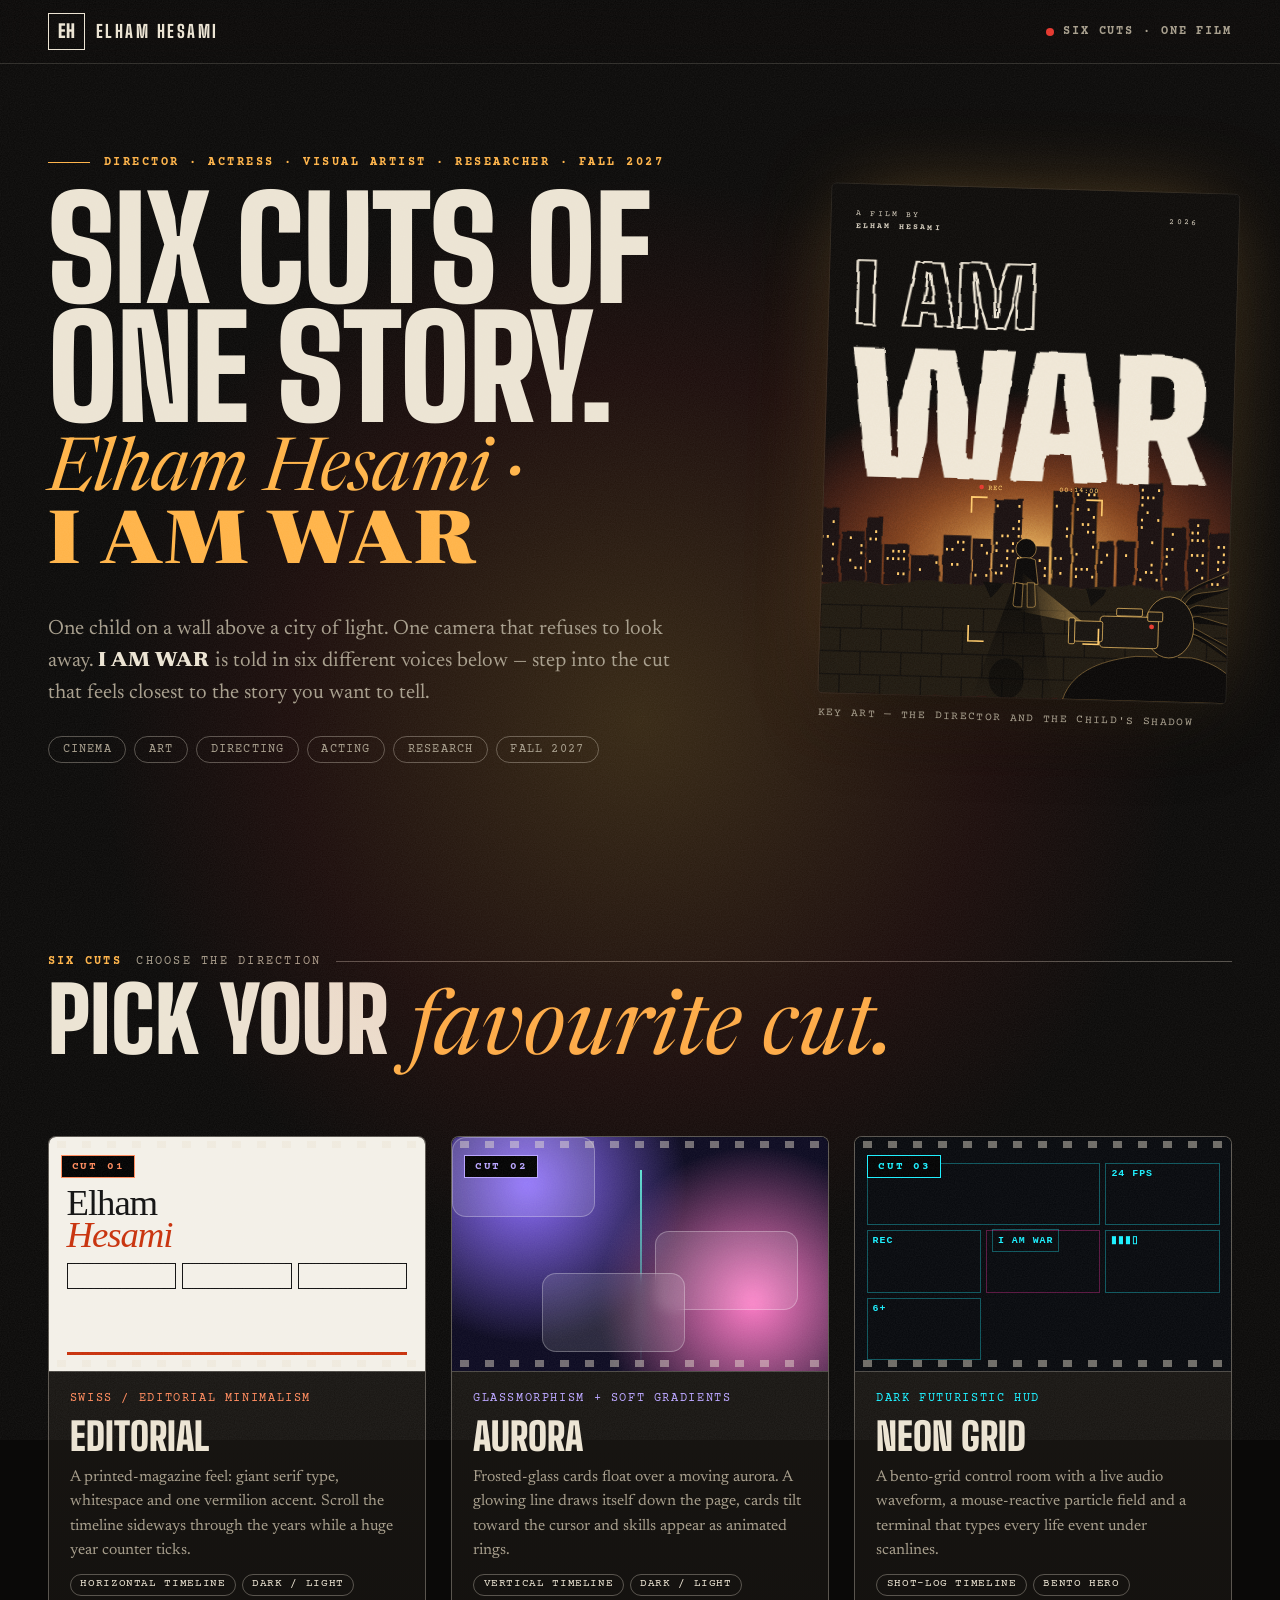
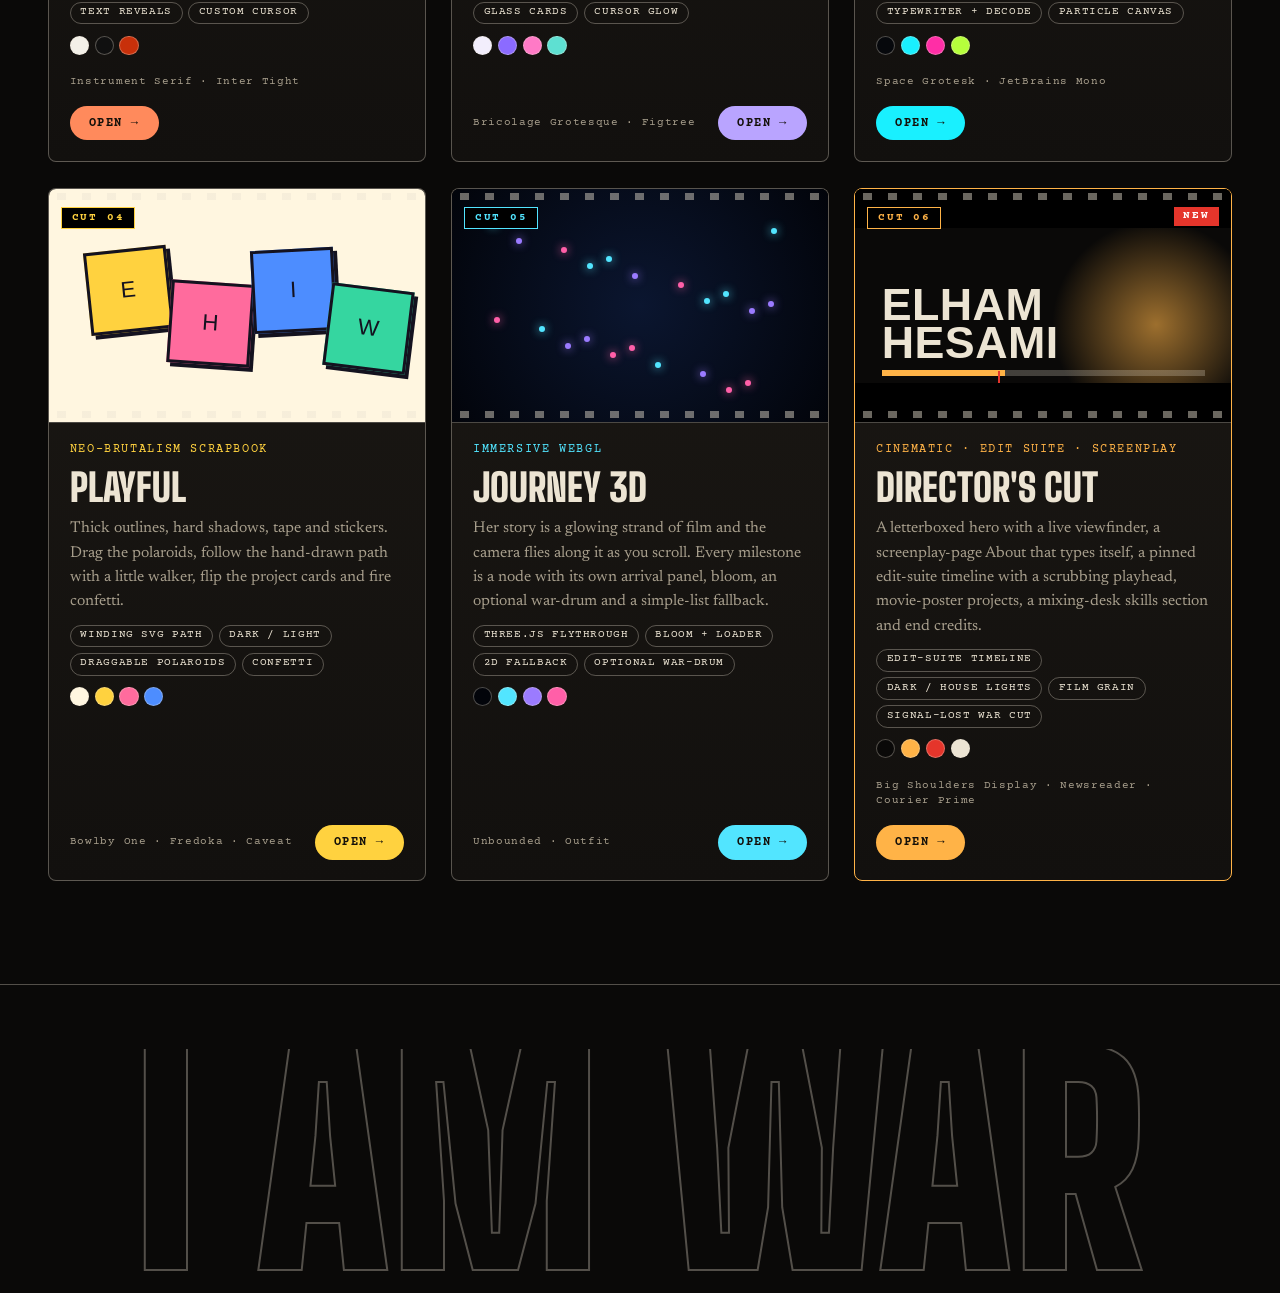
==== commit e8606f39: "third commit" ====
--- a/index.html
+++ b/index.html
@@ -60,15 +60,6 @@
     .poster:hover { transform: rotate(0deg) scale(1.02); }
     .poster .iaw-art { box-shadow: 0 40px 80px -30px rgba(0, 0, 0, 0.9), 0 0 0 1px rgba(255, 255, 255, 0.07), 0 0 90px -30px rgba(255, 179, 71, 0.5); border-radius: 4px; }
     .poster figcaption { margin-top: 0.8rem; font: 400 0.7rem/1.4 var(--mono); letter-spacing: 0.12em; text-transform: uppercase; color: var(--ink-2); }
-
-    /* film strip divider */
-    .strip { position: relative; overflow: hidden; background: #0c0b09; border-block: 1px solid #000; padding: 20px 0; }
-    .strip::before, .strip::after { content: ""; position: absolute; left: 0; right: 0; height: 9px; background: repeating-linear-gradient(90deg, transparent 0 9px, rgba(236, 228, 211, 0.5) 9px 21px, transparent 21px 30px); }
-    .strip::before { top: 5px; } .strip::after { bottom: 5px; }
-    .strip__track { display: flex; width: max-content; gap: 10px; animation: reel 60s linear infinite; }
-    .strip__f { flex: none; width: clamp(120px, 15vw, 190px); aspect-ratio: 3 / 2; overflow: hidden; background: #1a1713; }
-    .strip__f img { width: 100%; height: 100%; object-fit: cover; filter: grayscale(0.5) contrast(1.1) brightness(0.85); }
-    @keyframes reel { to { transform: translateX(-50%); } }
 
     /* cuts */
     .cuts { padding: clamp(4rem, 8vw, 7rem) var(--gutter); }
@@ -103,7 +94,7 @@
 
     /* mini previews */
     .pv { position: absolute; inset: 0; overflow: hidden; }
-    .pv--1 { background: #f3f0e8; color: #101010; padding: 2.1rem 1.1rem 1rem; }
+    .pv--1 { background: #f3f0e8; color: #101010; padding: 3.1rem 1.1rem 1rem; }
     .pv--1 .t { font: 400 clamp(1.5rem, 3.4vw, 2.3rem)/0.88 "Times New Roman", serif; letter-spacing: -0.03em; } .pv--1 .t i { color: #c8300a; }
     .pv--1 .row { display: flex; gap: 6px; margin-top: 0.7rem; } .pv--1 .row span { flex: 1; height: 26px; border: 1px solid #101010; } .pv--1 .bar2 { position: absolute; left: 1.1rem; right: 1.1rem; bottom: 1rem; height: 3px; background: #c8300a; }
     .pv--2 { background: radial-gradient(circle at 20% 20%, #8b6bff, transparent 45%), radial-gradient(circle at 80% 70%, #ff7ac6, transparent 45%), #0b0920; }
@@ -120,16 +111,15 @@
     .pv--6 .glow { position: absolute; right: -10%; top: 10%; width: 60%; aspect-ratio: 1; border-radius: 50%; background: radial-gradient(circle, rgba(255, 179, 71, 0.6), transparent 65%); }
     .pv--6 .tr { position: absolute; left: 7%; right: 7%; bottom: 20%; height: 6px; background: linear-gradient(90deg, #ffb347 38%, rgba(236, 228, 211, 0.25) 38%); z-index: 3; } .pv--6 .ph { position: absolute; left: 38%; bottom: 17%; width: 2px; height: 12px; background: #e5352b; z-index: 3; }
 
-    .foot { padding: clamp(3rem, 6vw, 5rem) var(--gutter) 2rem; border-top: 1px solid var(--line-2); text-align: left; }
+    .foot { padding: clamp(2rem, 5vw, 4rem) var(--gutter) 1.2rem; border-top: 1px solid var(--line-2); text-align: left; }
     .foot__in { max-width: 1280px; margin-inline: auto; display: grid; gap: 1.2rem; }
     .foot__word { font: 900 clamp(4rem, 22vw, 20rem)/0.8 var(--display); text-transform: uppercase; color: transparent; -webkit-text-stroke: 2px var(--line-2); text-align: center; white-space: nowrap; overflow: hidden; user-select: none; }
-    .foot p { color: var(--ink-2); font-size: 0.95rem; max-width: 60rem; } .foot code { font: 400 0.85em var(--mono); padding: 0.1em 0.4em; border: 1px solid var(--line-2); border-radius: 4px; color: var(--ink); }
-
+    
     @media (max-width: 1100px) { .grid { grid-template-columns: repeat(2, minmax(0, 1fr)); } }
     @media (max-width: 860px) { .hero__in { grid-template-columns: minmax(0, 1fr); } .poster { max-width: 400px; transform: none; } }
     @media (max-width: 680px) { .grid { grid-template-columns: minmax(0, 1fr); } .bar__rec { display: none; } }
     @media (max-width: 380px) { .brand__name { display: none; } }
-    @media (prefers-reduced-motion: reduce) { .grain { display: none; } .strip__track, .bar__rec i, .iaw-win, .iaw-rec, .iaw-ray { animation: none; } .poster, .card { transition: none; } }
+    @media (prefers-reduced-motion: reduce) { .grain { display: none; } .bar__rec i, .iaw-win, .iaw-rec, .iaw-ray { animation: none; } .poster, .card { transition: none; } }
   </style>
 </head>
 <body>
@@ -153,8 +143,6 @@
       </div>
     </section>
 
-    <div class="strip" id="strip" aria-hidden="true"></div>
-
     <section class="cuts" aria-labelledby="cutsTitle">
       <div class="cuts__in">
         <header class="sh">
@@ -169,8 +157,6 @@
   <footer class="foot">
     <div class="foot__in">
       <p class="foot__word" aria-hidden="true" data-no-iaw>I AM WAR</p>
-      <p id="footA"></p>
-      <p id="footB"></p>
     </div>
   </footer>
 
@@ -212,10 +198,10 @@
     document.title = `Portfolio cuts — ${P.name} · I Am War`;
     document.getElementById('brandName').textContent = P.name;
     document.getElementById('barText').textContent = 'Six cuts · one film';
-    document.getElementById('kicker').textContent = `${P.title} · ${D.copy.hero.eyebrow.replace(/^Welcome — /, '')}`;
+    document.getElementById('kicker').textContent = `${P.title} · Fall 2027`;
     document.getElementById('title').innerHTML = `Six cuts of one story.<em>${esc(P.name)} · I Am War</em>`;
-    document.getElementById('lede').innerHTML = `${esc(D.iamwar.tagline)} Every cut below tells the same story from one file, <b>shared/data.js</b>. Open each one, feel the difference, and choose the direction for the final portfolio.`;
-    document.getElementById('meta').innerHTML = ['Plain HTML · CSS · JS', 'GSAP + Lenis (+ Three.js in 05)', 'Responsive 320px → 1440px+', 'Keyboard + reduced-motion friendly'].map((t) => `<span>${esc(t)}</span>`).join('');
+    document.getElementById('lede').innerHTML = `One child on a wall above a city of light. One camera that refuses to look away. <b>I Am War</b> is told in six different voices below — step into the cut that feels closest to the story you want to tell.`;
+    document.getElementById('meta').innerHTML = ['Cinema', 'Art', 'Directing', 'Acting', 'Research', 'Fall 2027'].map((t) => `<span>${esc(t)}</span>`).join('');
 
     const poster = document.getElementById('poster');
     poster.innerHTML = IAW.art(D.iamwar.caption) + `<figcaption>${esc(D.iamwar.caption)}</figcaption>`;
@@ -223,9 +209,6 @@
       poster.addEventListener('pointermove', (e) => { const r = poster.getBoundingClientRect(); poster.style.setProperty('--px', ((e.clientX - r.left) / r.width - 0.5).toFixed(3)); poster.style.setProperty('--py', ((e.clientY - r.top) / r.height - 0.5).toFixed(3)); });
       poster.addEventListener('pointerleave', () => { poster.style.setProperty('--px', 0); poster.style.setProperty('--py', 0); });
     }
-
-    const frames = D.timeline.slice(0, 12).map((e) => `<div class="strip__f"><img src="${esc(e.image)}" alt="" width="300" height="200" loading="lazy" decoding="async"></div>`).join('');
-    document.getElementById('strip').innerHTML = `<div class="strip__track">${frames}${frames}</div>`;
 
     document.getElementById('grid').innerHTML = cuts.map((t) => `
       <li class="card${t.isNew ? ' card--new' : ''}" style="--c:${t.c}">
@@ -240,9 +223,6 @@
         </div>
         <a class="cover" href="${t.folder}/index.html" tabindex="-1" aria-hidden="true"></a>
       </li>`).join('');
-
-    document.getElementById('footA').innerHTML = `<b>Edit the content:</b> change text, images, projects, skills and UI copy in <code>shared/data.js</code> — all six cuts update. Replace the generated artwork in <code>shared/img/</code> with real photos whenever you are ready.`;
-    document.getElementById('footB').innerHTML = `<b>Hosting:</b> it is plain static files, so it runs as-is on GitHub Pages (a <code>.nojekyll</code> file is included). Cuts 03 and 05 load their libraries from CDNs, so they need a connection.`;
   </script>
 </body>
 </html>
--- a/shared/iamwar.css
+++ b/shared/iamwar.css
@@ -47,6 +47,8 @@
 .iaw-win { animation: iawTwinkle 3.6s ease-in-out infinite; }
 .iaw-rec { animation: iawBlink 1.3s steps(2, jump-none) infinite; }
 .iaw-ray { animation: iawBeam 4.4s ease-in-out infinite; transform-origin: 392px 640px; }
+.iaw-hair { transform-origin: 520px 632px; animation: iawHair 4.2s ease-in-out infinite alternate; }
+@keyframes iawHair { from { transform: rotate(-3deg); } to { transform: rotate(4deg); } }
 @keyframes iawTwinkle { 50% { opacity: 0.55; } }
 @keyframes iawBlink { 50% { opacity: 0.1; } }
 @keyframes iawBeam { 50% { opacity: 0.55; } }
@@ -129,6 +131,6 @@
 dialog.is-war::backdrop { background: radial-gradient(ellipse at 50% 90%, rgba(120, 30, 14, 0.55), rgba(5, 3, 3, 0.9) 70%); }
 
 @media (prefers-reduced-motion: reduce) {
-  .iaw-win, .iaw-rec, .iaw-ray { animation: none; }
+  .iaw-win, .iaw-rec, .iaw-ray, .iaw-hair { animation: none; }
   .iaw-l { transition: none; }
 }
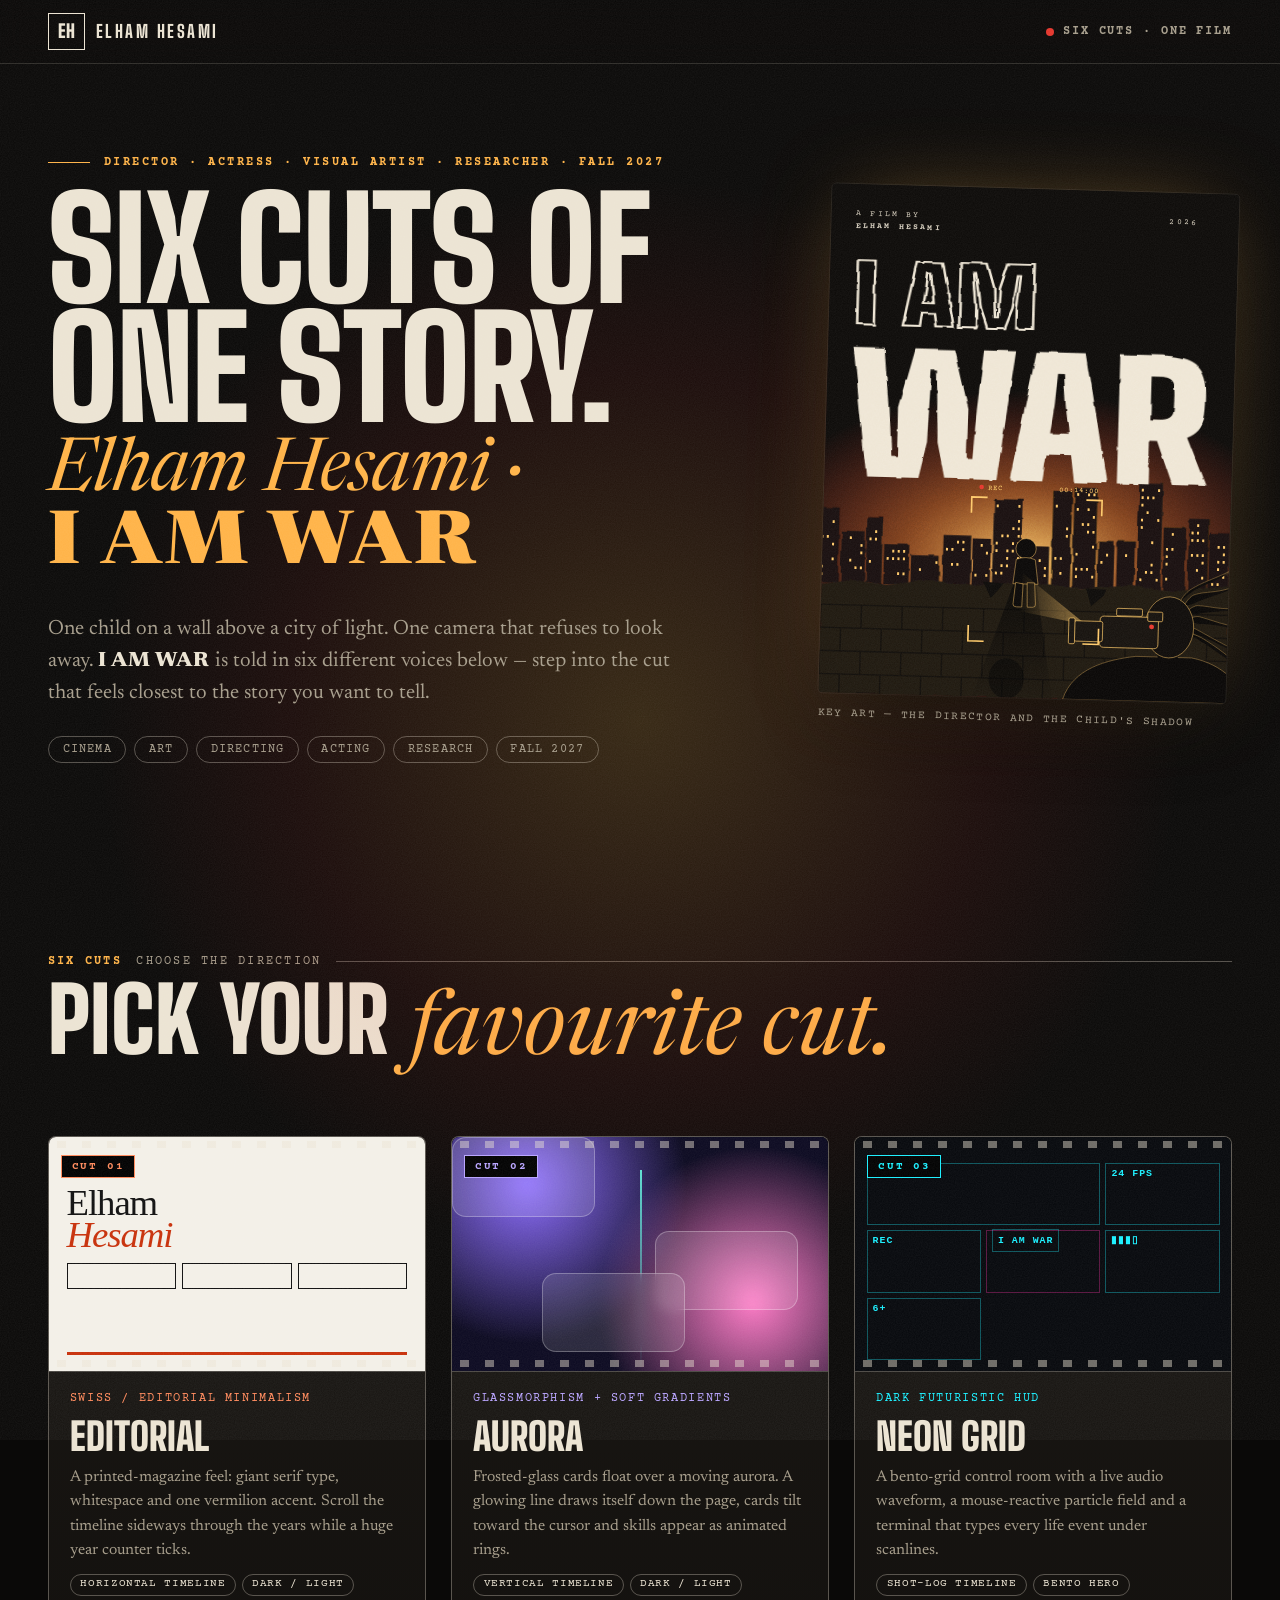
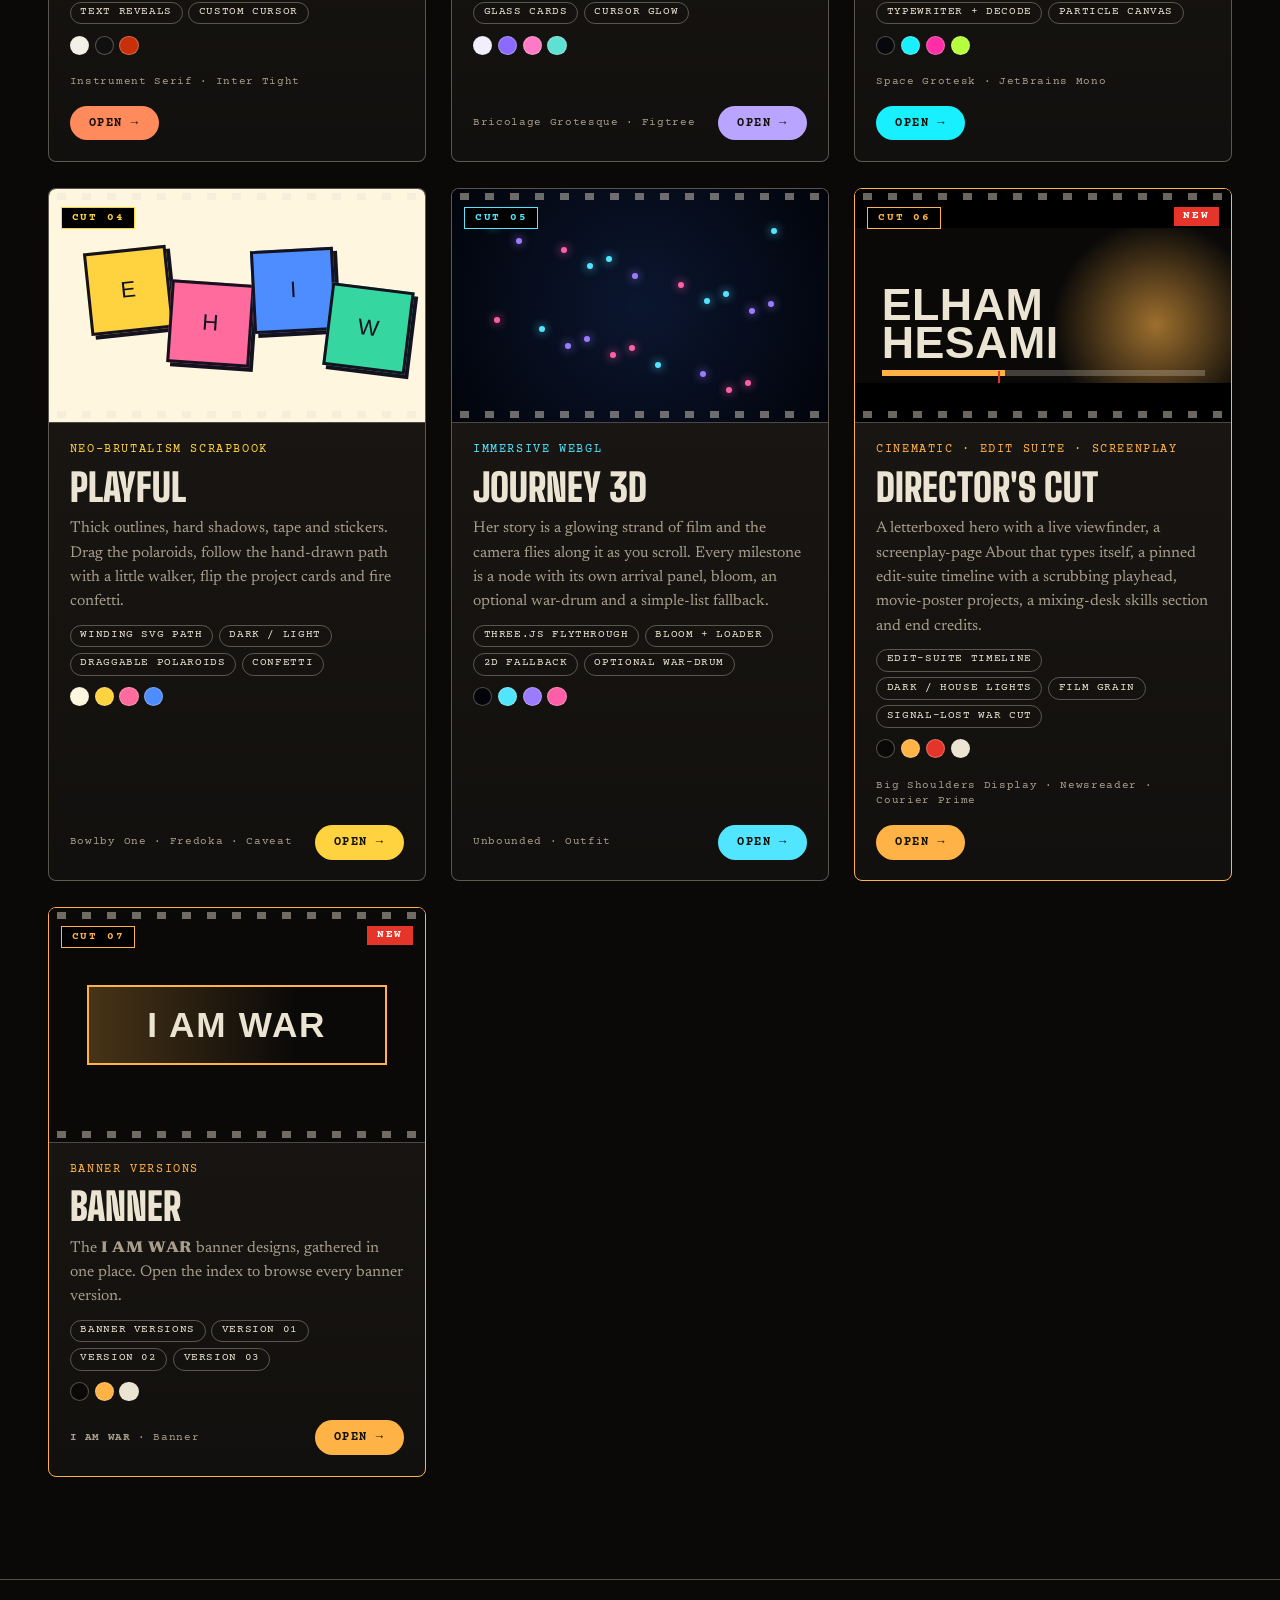
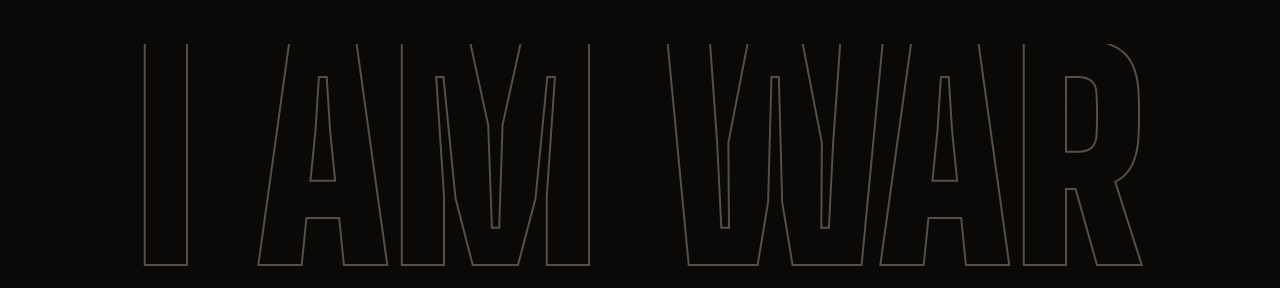
==== commit 53809256: "banner pitch added" ====
--- a/index.html
+++ b/index.html
@@ -1,10 +1,11 @@
 <!doctype html>
 <html lang="en">
 <head>
+  <meta name="robots" content="noindex, nofollow, noarchive">
   <meta charset="utf-8">
   <meta name="viewport" content="width=device-width, initial-scale=1">
   <title>Portfolio cuts — Elham Hesami · I Am War</title>
-  <meta name="description" content="Six cinematic portfolio templates for Elham Hesami — director, actress, visual artist and researcher — built around the film I Am War.">
+  <meta name="description" content="Six cinematic portfolio templates plus banner versions for Elham Hesami — director, actress, visual artist and researcher — built around the film I Am War.">
   <meta name="theme-color" content="#0a0908">
 
   <link rel="preconnect" href="https://fonts.googleapis.com">
@@ -109,6 +110,7 @@
     .pv--6 { background: #0a0908; color: #ece4d3; } .pv--6::before, .pv--6::after { content: ""; position: absolute; left: 0; right: 0; height: 17%; background: #000; z-index: 2; } .pv--6::before { top: 0; } .pv--6::after { bottom: 0; }
     .pv--6 .n { position: absolute; left: 7%; bottom: 26%; font: 900 clamp(1.6rem, 4.4vw, 2.8rem)/0.85 "Impact", "Arial Narrow", sans-serif; text-transform: uppercase; letter-spacing: 0.01em; }
     .pv--6 .glow { position: absolute; right: -10%; top: 10%; width: 60%; aspect-ratio: 1; border-radius: 50%; background: radial-gradient(circle, rgba(255, 179, 71, 0.6), transparent 65%); }
+    .pv--7 { background: #0a0908; display: grid; place-items: center; } .pv--7 .bn { width: 80%; height: 34%; border: 2px solid #ffb347; display: grid; place-items: center; font: 900 clamp(1.4rem, 3.6vw, 2.2rem)/1 "Impact", "Arial Narrow", sans-serif; letter-spacing: 0.08em; color: #ece4d3; background: linear-gradient(90deg, rgba(255,179,71,.25), transparent 70%); }
     .pv--6 .tr { position: absolute; left: 7%; right: 7%; bottom: 20%; height: 6px; background: linear-gradient(90deg, #ffb347 38%, rgba(236, 228, 211, 0.25) 38%); z-index: 3; } .pv--6 .ph { position: absolute; left: 38%; bottom: 17%; width: 2px; height: 12px; background: #e5352b; z-index: 3; }
 
     .foot { padding: clamp(2rem, 5vw, 4rem) var(--gutter) 1.2rem; border-top: 1px solid var(--line-2); text-align: left; }
@@ -192,7 +194,11 @@
       { n: '06', folder: 'ex6', name: "Director's Cut", tag: 'Cinematic · edit suite · screenplay', c: '#ffb347', isNew: true,
         desc: 'A letterboxed hero with a live viewfinder, a screenplay-page About that types itself, a pinned edit-suite timeline with a scrubbing playhead, movie-poster projects, a mixing-desk skills section and end credits.',
         chips: ['Edit-suite timeline', 'Dark / house lights', 'Film grain', 'Signal-lost war cut'], sw: ['#0a0908', '#ffb347', '#e5352b', '#ece4d3'], fonts: 'Big Shoulders Display · Newsreader · Courier Prime',
-        pv: '<div class="pv pv--6"><span class="glow"></span><span class="n">Elham<br>Hesami</span><span class="tr"></span><span class="ph"></span></div>' }
+        pv: '<div class="pv pv--6"><span class="glow"></span><span class="n">Elham<br>Hesami</span><span class="tr"></span><span class="ph"></span></div>' },
+      { n: '07', folder: 'Banner', name: 'Banner', tag: 'Banner versions', c: '#ffb347', isNew: true,
+        desc: 'The I Am War banner designs, gathered in one place. Open the index to browse every banner version.',
+        chips: ['Banner versions', 'Version 01', 'Version 02', 'Version 03'], sw: ['#0a0908', '#ffb347', '#ece4d3'], fonts: 'I Am War · Banner',
+        pv: '<div class="pv pv--7"><div class="bn">I AM WAR</div></div>' }
     ];
 
     document.title = `Portfolio cuts — ${P.name} · I Am War`;
